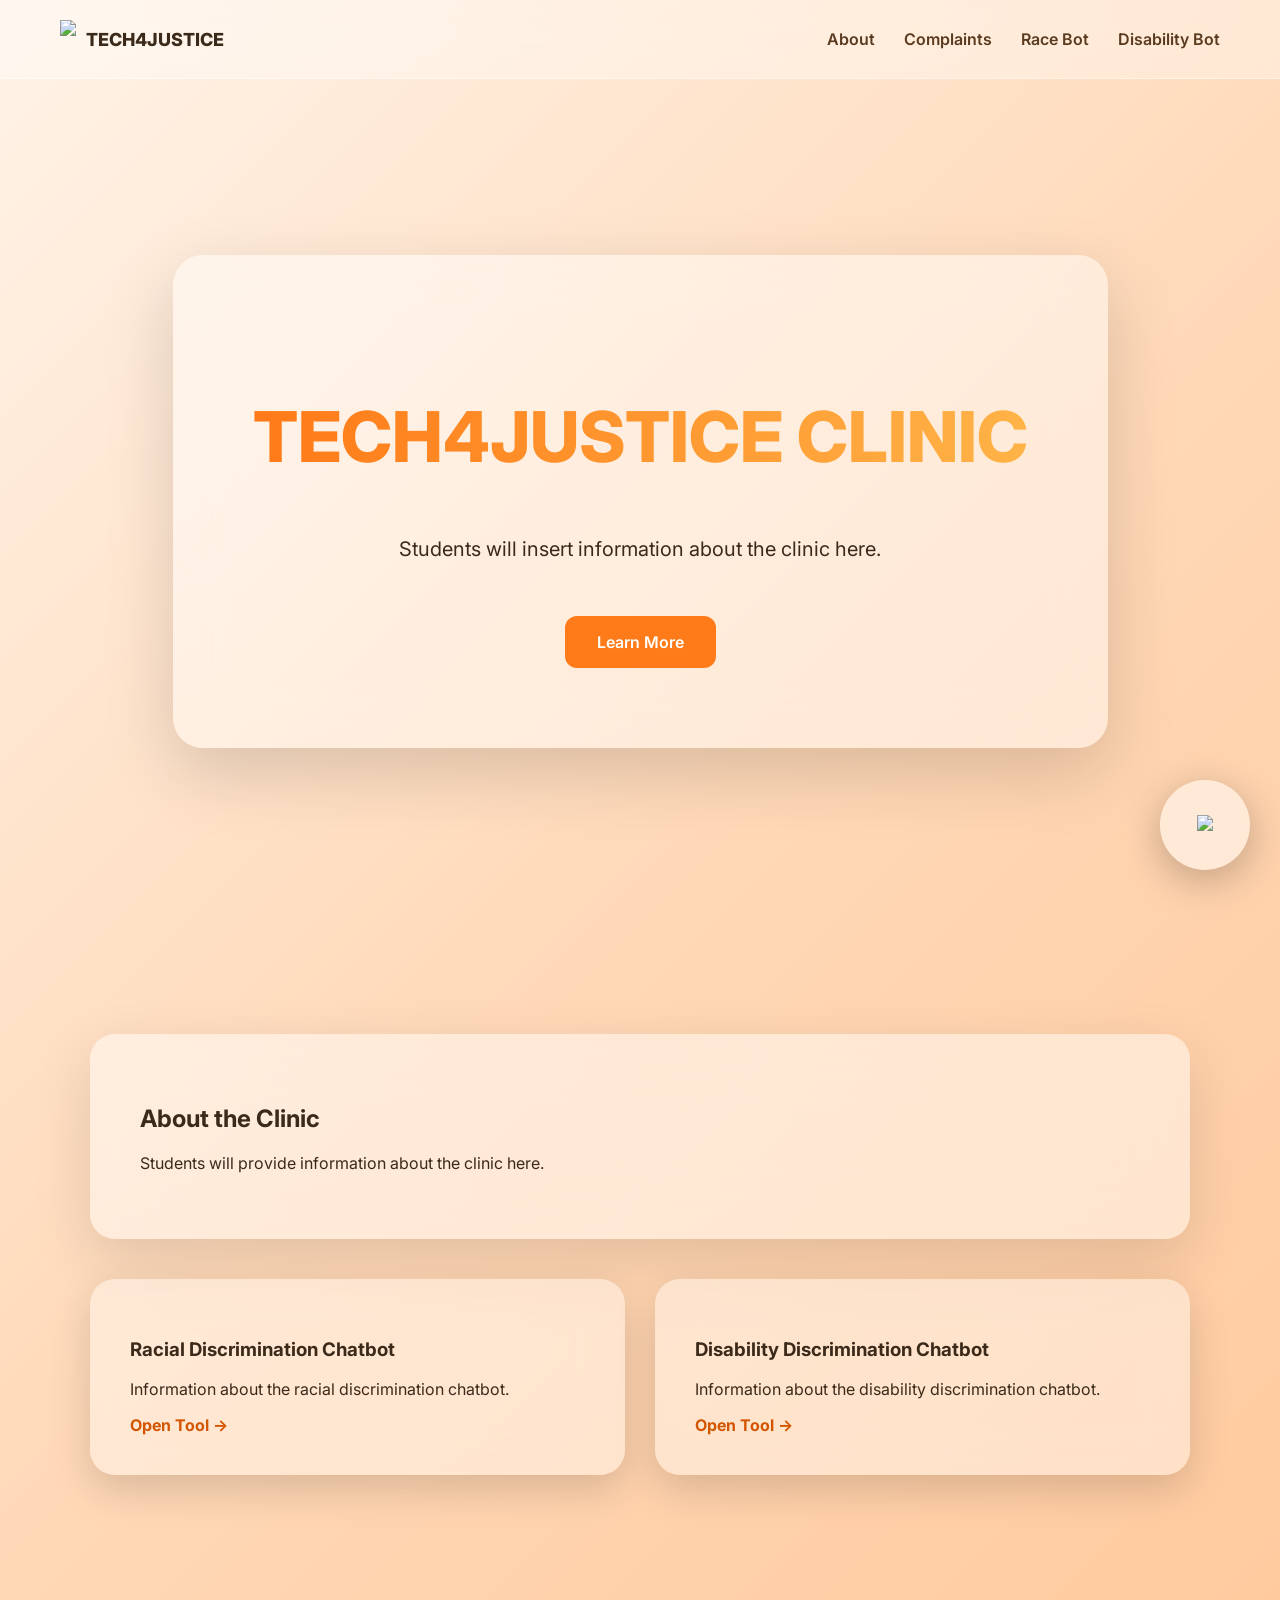
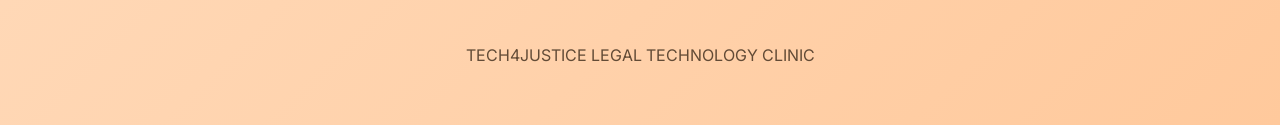
==== index.html @ ed2cc16d "Update index.html" ====
<!DOCTYPE html>
<html>
<head>

<title>TECH4JUSTICE CLINIC</title>
<link rel="stylesheet" href="css/style.css">

<script>
function scrollToAbout(){
document.getElementById("about").scrollIntoView({behavior:"smooth"});
}
</script>

</head>

<body>

<nav>

<div class="logo-area">
<img src="images/t4j-logo.png" class="logo">
<span>TECH4JUSTICE</span>
</div>

<div>
<a href="#about">About</a>
<a href="complaints.html">Complaints</a>
<a href="chatbot-race.html">Race Bot</a>
<a href="chatbot-disability.html">Disability Bot</a>
</div>

</nav>


<section class="hero">

<div class="hero-card">

<h1>TECH4JUSTICE CLINIC</h1>

<p>Students will insert information about the clinic here.</p>

<a class="button" onclick="scrollToAbout()">Learn More</a>

</div>

</section>


<section class="section" id="about">

<div class="section-inner">

<div class="glass">

<h2>About the Clinic</h2>

<p>Students will provide information about the clinic here.</p>

</div>


<div class="card-grid">

<div class="card">

<h3>Racial Discrimination Chatbot</h3>

<p>Information about the racial discrimination chatbot.</p>

<a href="chatbot-race.html">Open Tool →</a>

</div>

<div class="card">

<h3>Disability Discrimination Chatbot</h3>

<p>Information about the disability discrimination chatbot.</p>

<a href="chatbot-disability.html">Open Tool →</a>

</div>

</div>

</div>

</section>


<div id="fab">
<a href="https://www.hearmeout.org.au/" target="_blank">
<img src="images/hearmeout.png">
</a>
</div>

<footer>

TECH4JUSTICE LEGAL TECHNOLOGY CLINIC

</footer>


<script>

const fab = document.getElementById("fab");

let isDragging=false;
let offsetX,offsetY;

fab.addEventListener("mousedown",(e)=>{

isDragging=true;

offsetX=e.clientX-fab.offsetLeft;
offsetY=e.clientY-fab.offsetTop;

});

document.addEventListener("mousemove",(e)=>{

if(!isDragging) return;

fab.style.left=(e.clientX-offsetX)+"px";
fab.style.top=(e.clientY-offsetY)+"px";

fab.style.right="auto";
fab.style.bottom="auto";

});

document.addEventListener("mouseup",()=>{

isDragging=false;

});

</script>

</body>
</html>
---- css/style.css ----
@import url('https://fonts.googleapis.com/css2?family=Inter:wght@400;600;800&display=swap');

body{
margin:0;
font-family:'Inter',sans-serif;
background:linear-gradient(135deg,#fff3e8,#ffd9b8,#ffc99c);
color:#3b2a1a;
}

/* NAVBAR */

nav{
display:flex;
justify-content:space-between;
align-items:center;
padding:20px 60px;
background:rgba(255,255,255,0.35);
backdrop-filter:blur(20px);
border-bottom:1px solid rgba(255,255,255,0.4);
position:sticky;
top:0;
z-index:1000;
}

nav a{
margin-left:25px;
text-decoration:none;
font-weight:600;
color:#5b3b20;
}

nav a:hover{
color:#ff7a18;
}

/* LOGO */

.logo-area{
display:flex;
align-items:center;
gap:10px;
font-weight:800;
font-size:18px;
}

.logo{
height:38px;
}

/* HERO */

.hero{
height:85vh;
display:flex;
align-items:center;
justify-content:center;
text-align:center;
padding:40px;
}

.hero-card{
background:rgba(255,255,255,0.45);
backdrop-filter:blur(25px);
border-radius:30px;
padding:80px;
box-shadow:0 25px 70px rgba(0,0,0,0.15);
max-width:900px;
}

.hero h1{
font-size:70px;
font-weight:800;
background:linear-gradient(90deg,#ff7a18,#ffb347);
-webkit-background-clip:text;
-webkit-text-fill-color:transparent;
}

.hero p{
font-size:20px;
margin-top:20px;
}

.button{
display:inline-block;
margin-top:35px;
padding:16px 32px;
background:#ff7a18;
color:white;
border-radius:12px;
text-decoration:none;
font-weight:600;
}

.button:hover{
background:#e76500;
}

/* SECTIONS */

.section{
padding:110px 20px;
display:flex;
justify-content:center;
}

.section-inner{
max-width:1100px;
width:100%;
}

/* GLASS PANEL */

.glass{
background:rgba(255,255,255,0.45);
backdrop-filter:blur(30px);
border-radius:25px;
padding:50px;
box-shadow:0 20px 60px rgba(0,0,0,0.12);
}

/* CARD GRID */

.card-grid{
margin-top:40px;
display:grid;
grid-template-columns:repeat(auto-fit,minmax(300px,1fr));
gap:30px;
}

.card{
background:rgba(255,255,255,0.4);
backdrop-filter:blur(20px);
border-radius:25px;
padding:40px;
transition:0.35s;
box-shadow:0 15px 40px rgba(0,0,0,0.15);
}

.card:hover{
transform:translateY(-10px);
box-shadow:0 30px 70px rgba(0,0,0,0.2);
}

.card a{
font-weight:700;
text-decoration:none;
color:#d45500;
}

/* BOT SPACE */

.bot-box{
margin-top:30px;
height:420px;
border:2px dashed rgba(0,0,0,0.2);
border-radius:18px;
display:flex;
align-items:center;
justify-content:center;
}

/* QUESTIONS */

.question{
margin-top:15px;
padding:18px;
background:rgba(255,255,255,0.35);
border-radius:12px;
}

/* FAB */

#fab{
position:fixed;
bottom:30px;
right:30px;
width:90px;
height:90px;
border-radius:50%;
background:rgba(255,255,255,0.5);
backdrop-filter:blur(20px);
box-shadow:0 10px 40px rgba(0,0,0,0.25);
display:flex;
justify-content:center;
align-items:center;
cursor:grab;
z-index:9999;
}

#fab img{
width:60px;
}

/* FOOTER */

footer{
text-align:center;
padding:60px;
opacity:0.8;
}
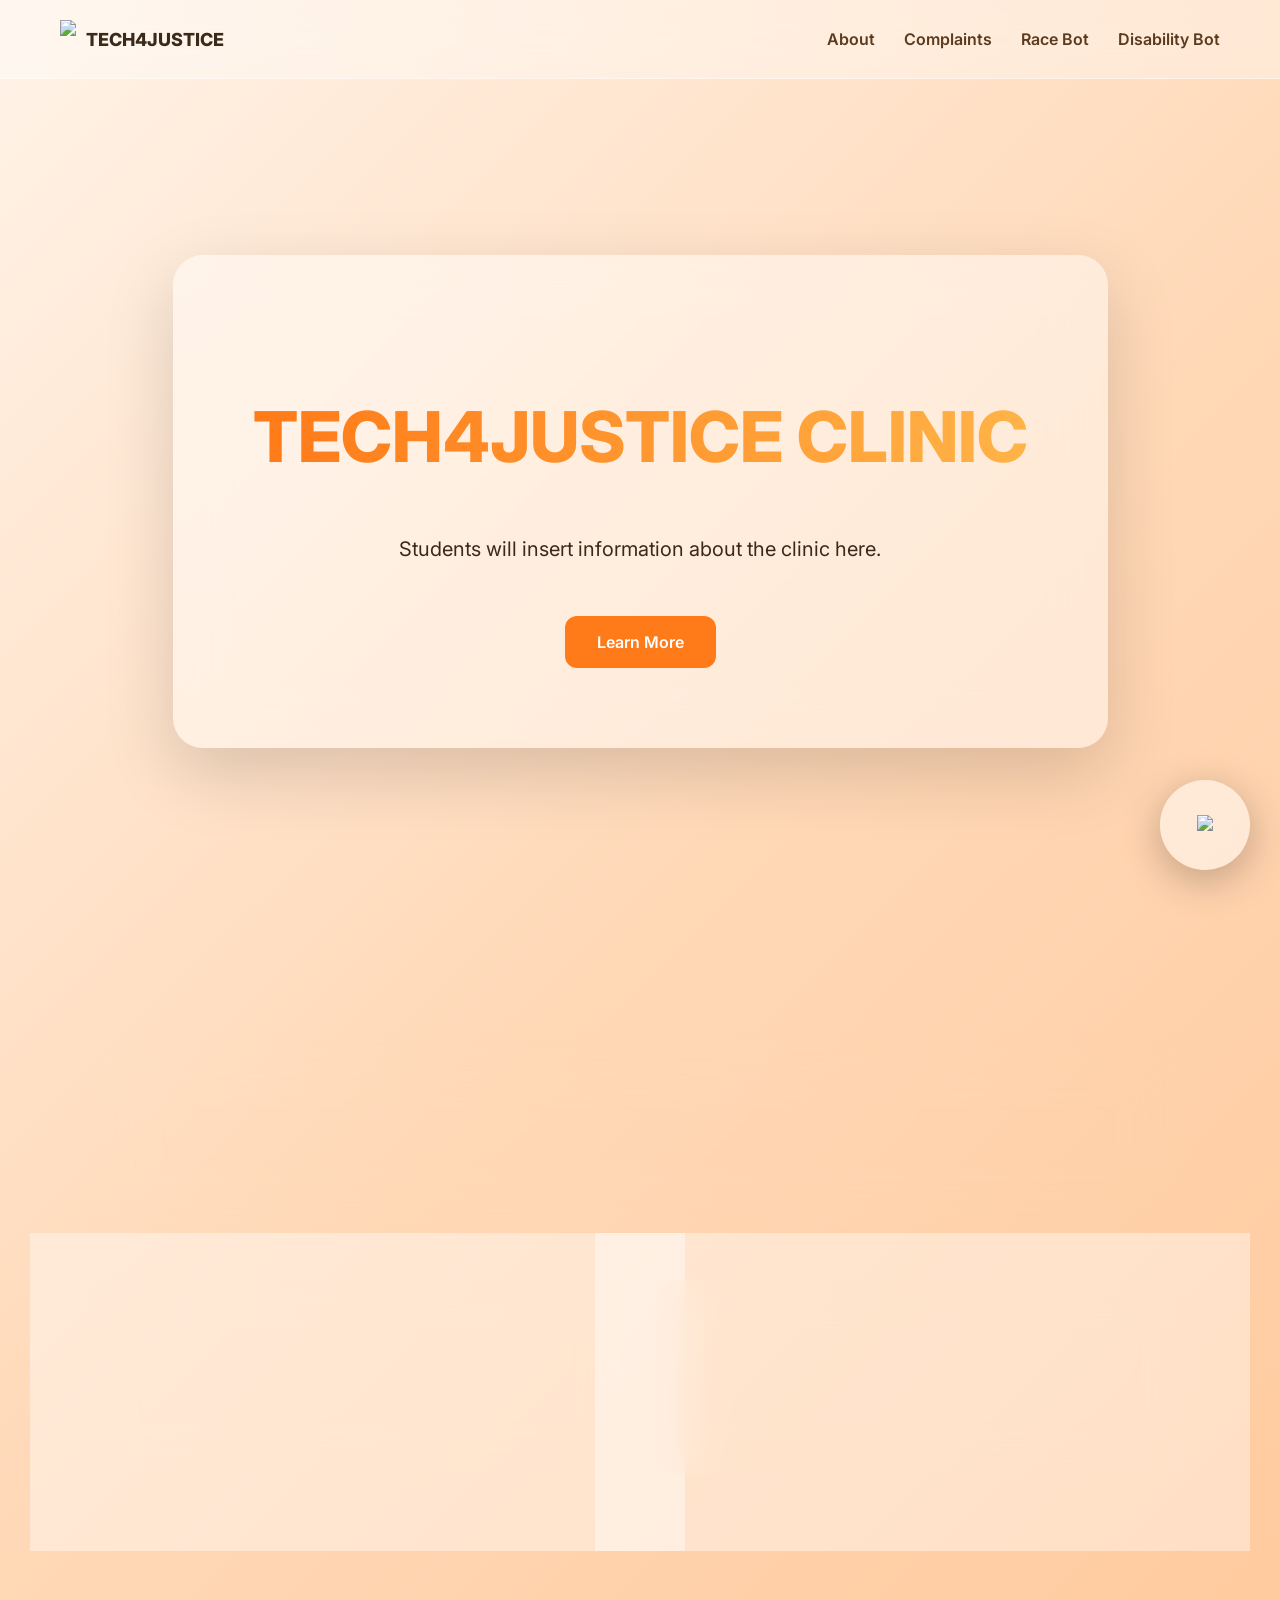
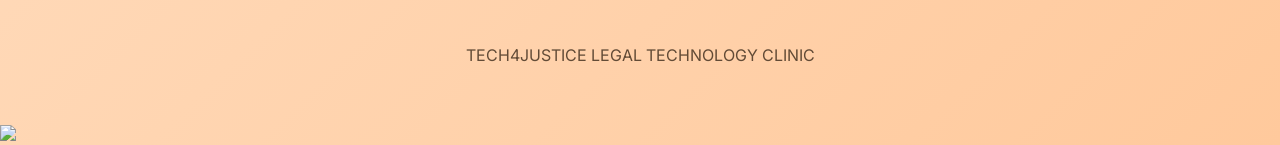
==== commit c7a6a8a3: "Update index.html" ====
--- a/index.html
+++ b/index.html
@@ -140,3 +140,4 @@
 
 </body>
 </html>
+<img src="images/t4j-logo.png" width="200">
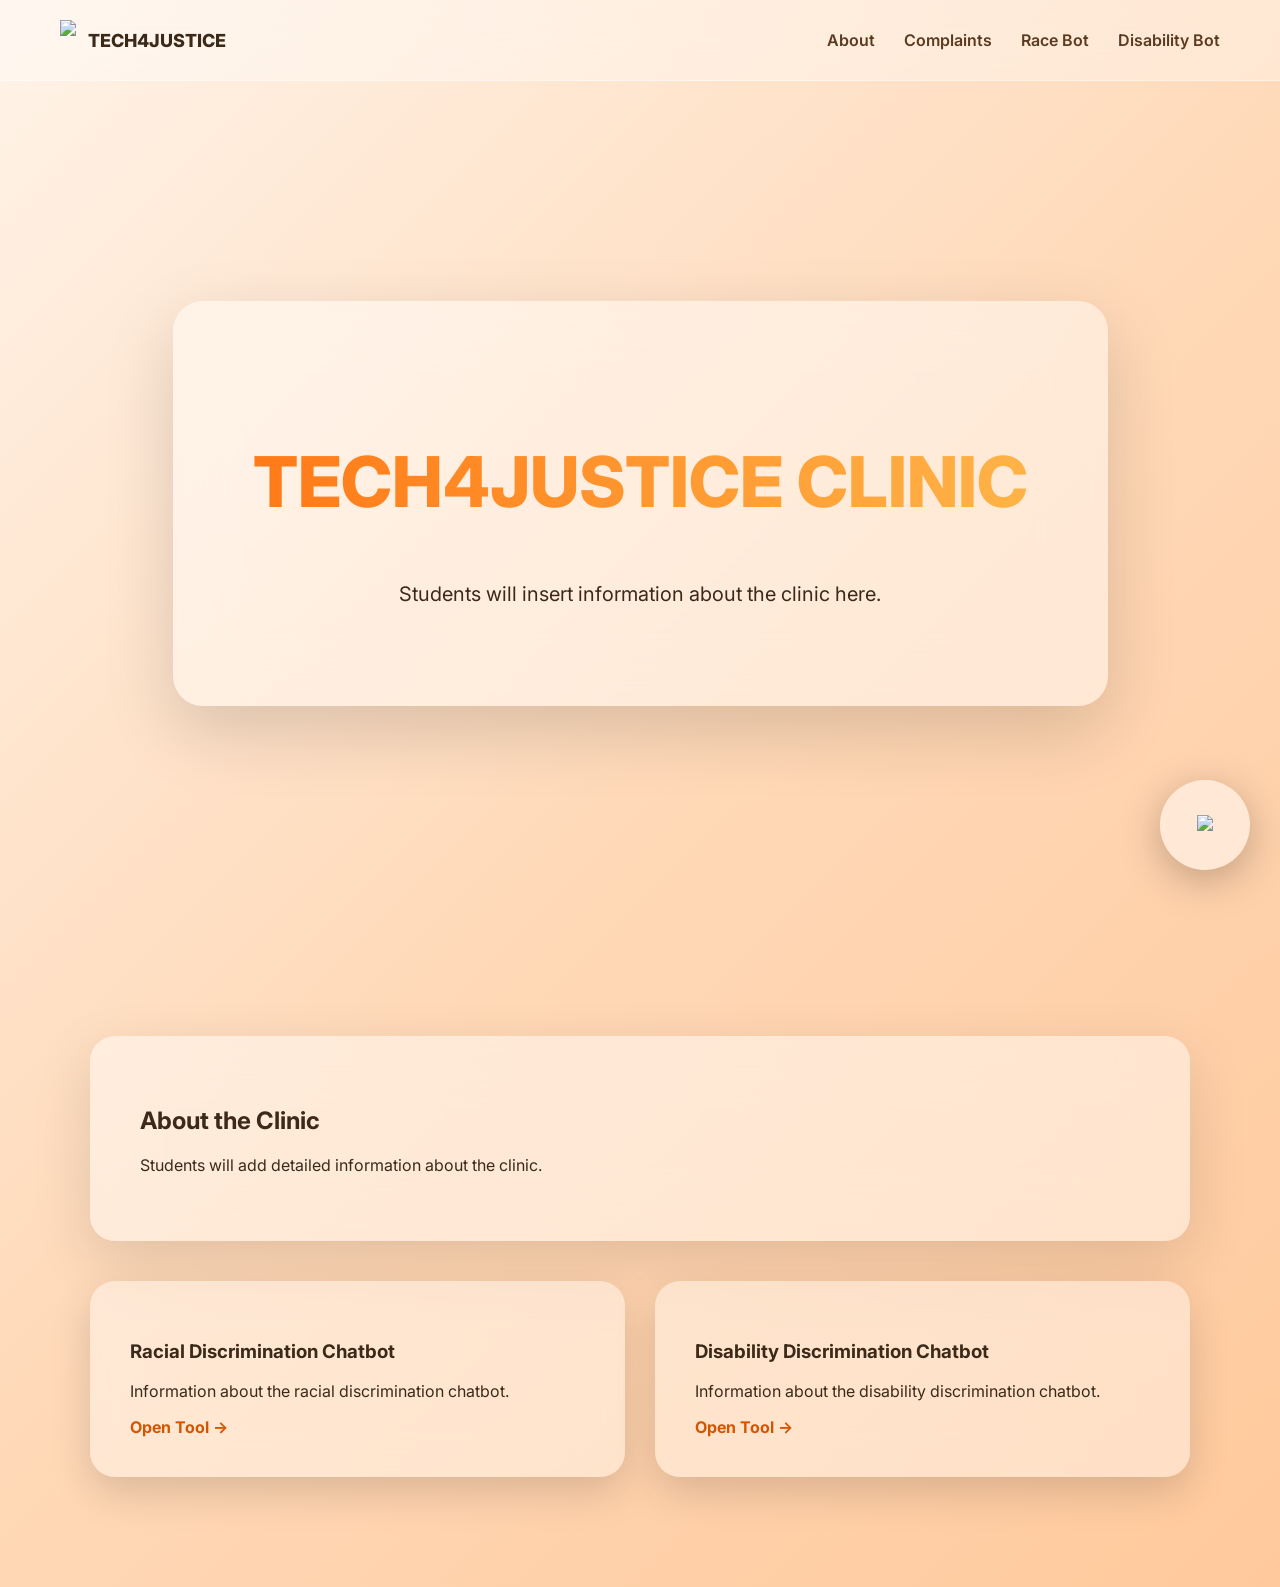
==== commit bb6ed4aa: "Update index.html" ====
--- a/index.html
+++ b/index.html
@@ -1,15 +1,11 @@
 <!DOCTYPE html>
 <html>
+
 <head>
 
 <title>TECH4JUSTICE CLINIC</title>
+
 <link rel="stylesheet" href="css/style.css">
-
-<script>
-function scrollToAbout(){
-document.getElementById("about").scrollIntoView({behavior:"smooth"});
-}
-</script>
 
 </head>
 
@@ -18,15 +14,20 @@
 <nav>
 
 <div class="logo-area">
-<img src="images/t4j-logo.png" class="logo">
+
+<img src="https://raw.githubusercontent.com/CHANGE_THIS_TO_YOUR_GITHUB_USERNAME/tech4justice-clinic/main/assets/t4j-logo.png" class="logo">
+
 <span>TECH4JUSTICE</span>
+
 </div>
 
 <div>
+
 <a href="#about">About</a>
 <a href="complaints.html">Complaints</a>
 <a href="chatbot-race.html">Race Bot</a>
 <a href="chatbot-disability.html">Disability Bot</a>
+
 </div>
 
 </nav>
@@ -39,8 +40,6 @@
 <h1>TECH4JUSTICE CLINIC</h1>
 
 <p>Students will insert information about the clinic here.</p>
-
-<a class="button" onclick="scrollToAbout()">Learn More</a>
 
 </div>
 
@@ -55,7 +54,7 @@
 
 <h2>About the Clinic</h2>
 
-<p>Students will provide information about the clinic here.</p>
+<p>Students will add detailed information about the clinic.</p>
 
 </div>
 
@@ -71,6 +70,7 @@
 <a href="chatbot-race.html">Open Tool →</a>
 
 </div>
+
 
 <div class="card">
 
@@ -90,28 +90,26 @@
 
 
 <div id="fab">
+
 <a href="https://www.hearmeout.org.au/" target="_blank">
-<img src="images/hearmeout.png">
+
+<img src="https://raw.githubusercontent.com/CHANGE_THIS_TO_YOUR_GITHUB_USERNAME/tech4justice-clinic/main/assets/hearmeout.png">
+
 </a>
+
 </div>
-
-<footer>
-
-TECH4JUSTICE LEGAL TECHNOLOGY CLINIC
-
-</footer>
 
 
 <script>
 
-const fab = document.getElementById("fab");
+const fab=document.getElementById("fab");
 
-let isDragging=false;
+let dragging=false;
 let offsetX,offsetY;
 
 fab.addEventListener("mousedown",(e)=>{
 
-isDragging=true;
+dragging=true;
 
 offsetX=e.clientX-fab.offsetLeft;
 offsetY=e.clientY-fab.offsetTop;
@@ -120,7 +118,7 @@
 
 document.addEventListener("mousemove",(e)=>{
 
-if(!isDragging) return;
+if(!dragging) return;
 
 fab.style.left=(e.clientX-offsetX)+"px";
 fab.style.top=(e.clientY-offsetY)+"px";
@@ -132,7 +130,7 @@
 
 document.addEventListener("mouseup",()=>{
 
-isDragging=false;
+dragging=false;
 
 });
 
@@ -140,4 +138,3 @@
 
 </body>
 </html>
-<img src="images/t4j-logo.png" width="200">
--- a/css/style.css
+++ b/css/style.css
@@ -38,13 +38,14 @@
 .logo-area{
 display:flex;
 align-items:center;
-gap:10px;
+gap:12px;
 font-weight:800;
 font-size:18px;
 }
 
 .logo{
-height:38px;
+height:40px;
+width:auto;
 }
 
 /* HERO */
@@ -60,7 +61,7 @@
 
 .hero-card{
 background:rgba(255,255,255,0.45);
-backdrop-filter:blur(25px);
+backdrop-filter:blur(30px);
 border-radius:30px;
 padding:80px;
 box-shadow:0 25px 70px rgba(0,0,0,0.15);
@@ -118,7 +119,7 @@
 box-shadow:0 20px 60px rgba(0,0,0,0.12);
 }
 
-/* CARD GRID */
+/* CARDS */
 
 .card-grid{
 margin-top:40px;
@@ -147,7 +148,7 @@
 color:#d45500;
 }
 
-/* BOT SPACE */
+/* CHATBOT AREA */
 
 .bot-box{
 margin-top:30px;
@@ -159,7 +160,7 @@
 justify-content:center;
 }
 
-/* QUESTIONS */
+/* FAQ */
 
 .question{
 margin-top:15px;
@@ -190,11 +191,3 @@
 #fab img{
 width:60px;
 }
-
-/* FOOTER */
-
-footer{
-text-align:center;
-padding:60px;
-opacity:0.8;
-}
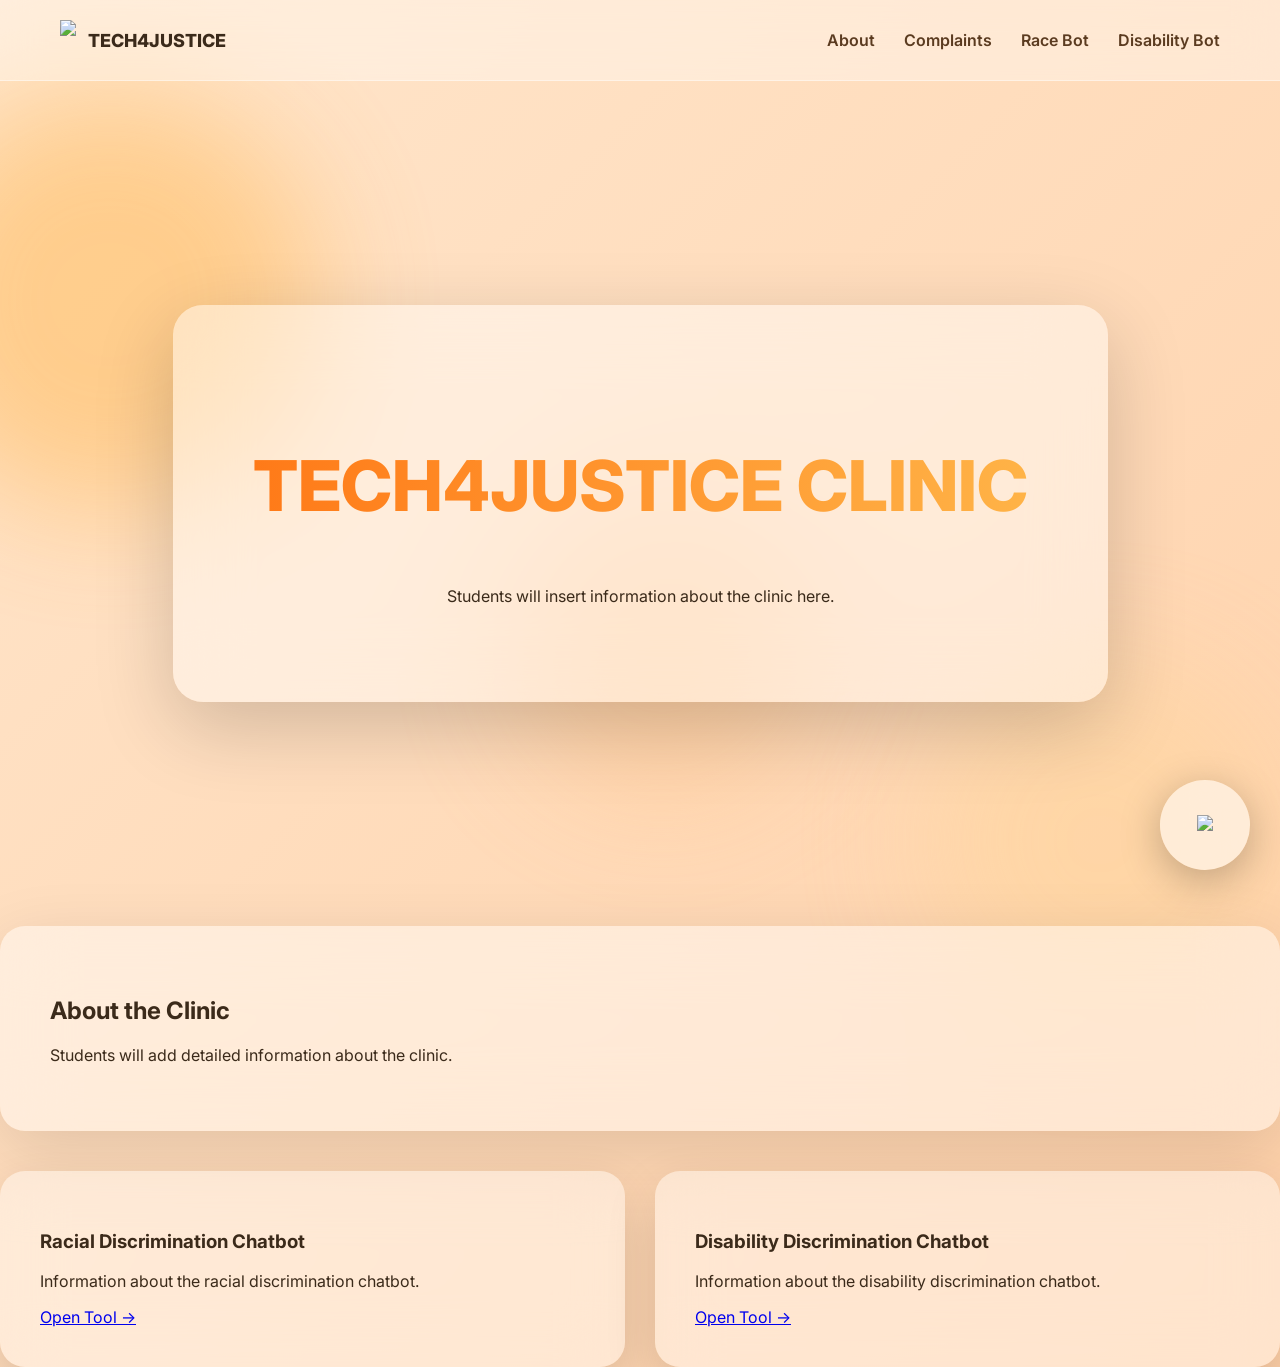
==== commit 576869f0: "Update index.html" ====
--- a/index.html
+++ b/index.html
@@ -10,7 +10,9 @@
 </head>
 
 <body>
-
+<div class="blob blob1"></div>
+<div class="blob blob2"></div>
+<div class="blob blob3"></div>
 <nav>
 
 <div class="logo-area">
--- a/css/style.css
+++ b/css/style.css
@@ -3,8 +3,65 @@
 body{
 margin:0;
 font-family:'Inter',sans-serif;
-background:linear-gradient(135deg,#fff3e8,#ffd9b8,#ffc99c);
 color:#3b2a1a;
+overflow-x:hidden;
+
+/* animated gradient */
+
+background:linear-gradient(-45deg,#fff3e8,#ffd9b8,#ffc99c,#ffe6cc);
+background-size:400% 400%;
+animation:gradientShift 18s ease infinite;
+}
+
+/* gradient animation */
+
+@keyframes gradientShift{
+0%{background-position:0% 50%;}
+50%{background-position:100% 50%;}
+100%{background-position:0% 50%;}
+}
+
+/* floating background blobs */
+
+.blob{
+position:fixed;
+border-radius:50%;
+filter:blur(60px);
+opacity:0.45;
+z-index:-1;
+animation:float 25s infinite ease-in-out;
+}
+
+.blob1{
+width:420px;
+height:420px;
+background:#ffb347;
+top:10%;
+left:-100px;
+}
+
+.blob2{
+width:360px;
+height:360px;
+background:#ffd699;
+bottom:-120px;
+right:0;
+animation-delay:5s;
+}
+
+.blob3{
+width:300px;
+height:300px;
+background:#ffc48a;
+top:55%;
+left:40%;
+animation-delay:10s;
+}
+
+@keyframes float{
+0%{transform:translateY(0px);}
+50%{transform:translateY(-40px);}
+100%{transform:translateY(0px);}
 }
 
 /* NAVBAR */
@@ -45,7 +102,6 @@
 
 .logo{
 height:40px;
-width:auto;
 }
 
 /* HERO */
@@ -61,10 +117,10 @@
 
 .hero-card{
 background:rgba(255,255,255,0.45);
-backdrop-filter:blur(30px);
+backdrop-filter:blur(35px);
 border-radius:30px;
 padding:80px;
-box-shadow:0 25px 70px rgba(0,0,0,0.15);
+box-shadow:0 25px 80px rgba(0,0,0,0.18);
 max-width:900px;
 }
 
@@ -76,47 +132,14 @@
 -webkit-text-fill-color:transparent;
 }
 
-.hero p{
-font-size:20px;
-margin-top:20px;
-}
-
-.button{
-display:inline-block;
-margin-top:35px;
-padding:16px 32px;
-background:#ff7a18;
-color:white;
-border-radius:12px;
-text-decoration:none;
-font-weight:600;
-}
-
-.button:hover{
-background:#e76500;
-}
-
-/* SECTIONS */
-
-.section{
-padding:110px 20px;
-display:flex;
-justify-content:center;
-}
-
-.section-inner{
-max-width:1100px;
-width:100%;
-}
-
-/* GLASS PANEL */
+/* GLASS PANELS */
 
 .glass{
 background:rgba(255,255,255,0.45);
-backdrop-filter:blur(30px);
+backdrop-filter:blur(35px);
 border-radius:25px;
 padding:50px;
-box-shadow:0 20px 60px rgba(0,0,0,0.12);
+box-shadow:0 20px 70px rgba(0,0,0,0.12);
 }
 
 /* CARDS */
@@ -129,26 +152,43 @@
 }
 
 .card{
-background:rgba(255,255,255,0.4);
-backdrop-filter:blur(20px);
+background:rgba(255,255,255,0.42);
+backdrop-filter:blur(30px);
 border-radius:25px;
 padding:40px;
 transition:0.35s;
-box-shadow:0 15px 40px rgba(0,0,0,0.15);
+box-shadow:0 20px 50px rgba(0,0,0,0.15);
+position:relative;
 }
 
 .card:hover{
-transform:translateY(-10px);
-box-shadow:0 30px 70px rgba(0,0,0,0.2);
-}
-
-.card a{
-font-weight:700;
-text-decoration:none;
-color:#d45500;
-}
-
-/* CHATBOT AREA */
+transform:translateY(-10px) scale(1.02);
+box-shadow:0 30px 80px rgba(0,0,0,0.25);
+}
+
+/* glow edge */
+
+.card::after{
+content:'';
+position:absolute;
+inset:0;
+border-radius:25px;
+padding:1px;
+background:linear-gradient(120deg,#ffb347,#ff7a18);
+-webkit-mask:
+linear-gradient(#fff 0 0) content-box,
+linear-gradient(#fff 0 0);
+-webkit-mask-composite:xor;
+mask-composite:exclude;
+opacity:0;
+transition:0.4s;
+}
+
+.card:hover::after{
+opacity:1;
+}
+
+/* chatbot box */
 
 .bot-box{
 margin-top:30px;
@@ -178,7 +218,7 @@
 width:90px;
 height:90px;
 border-radius:50%;
-background:rgba(255,255,255,0.5);
+background:rgba(255,255,255,0.55);
 backdrop-filter:blur(20px);
 box-shadow:0 10px 40px rgba(0,0,0,0.25);
 display:flex;
@@ -186,6 +226,11 @@
 align-items:center;
 cursor:grab;
 z-index:9999;
+transition:0.25s;
+}
+
+#fab:hover{
+transform:scale(1.1);
 }
 
 #fab img{
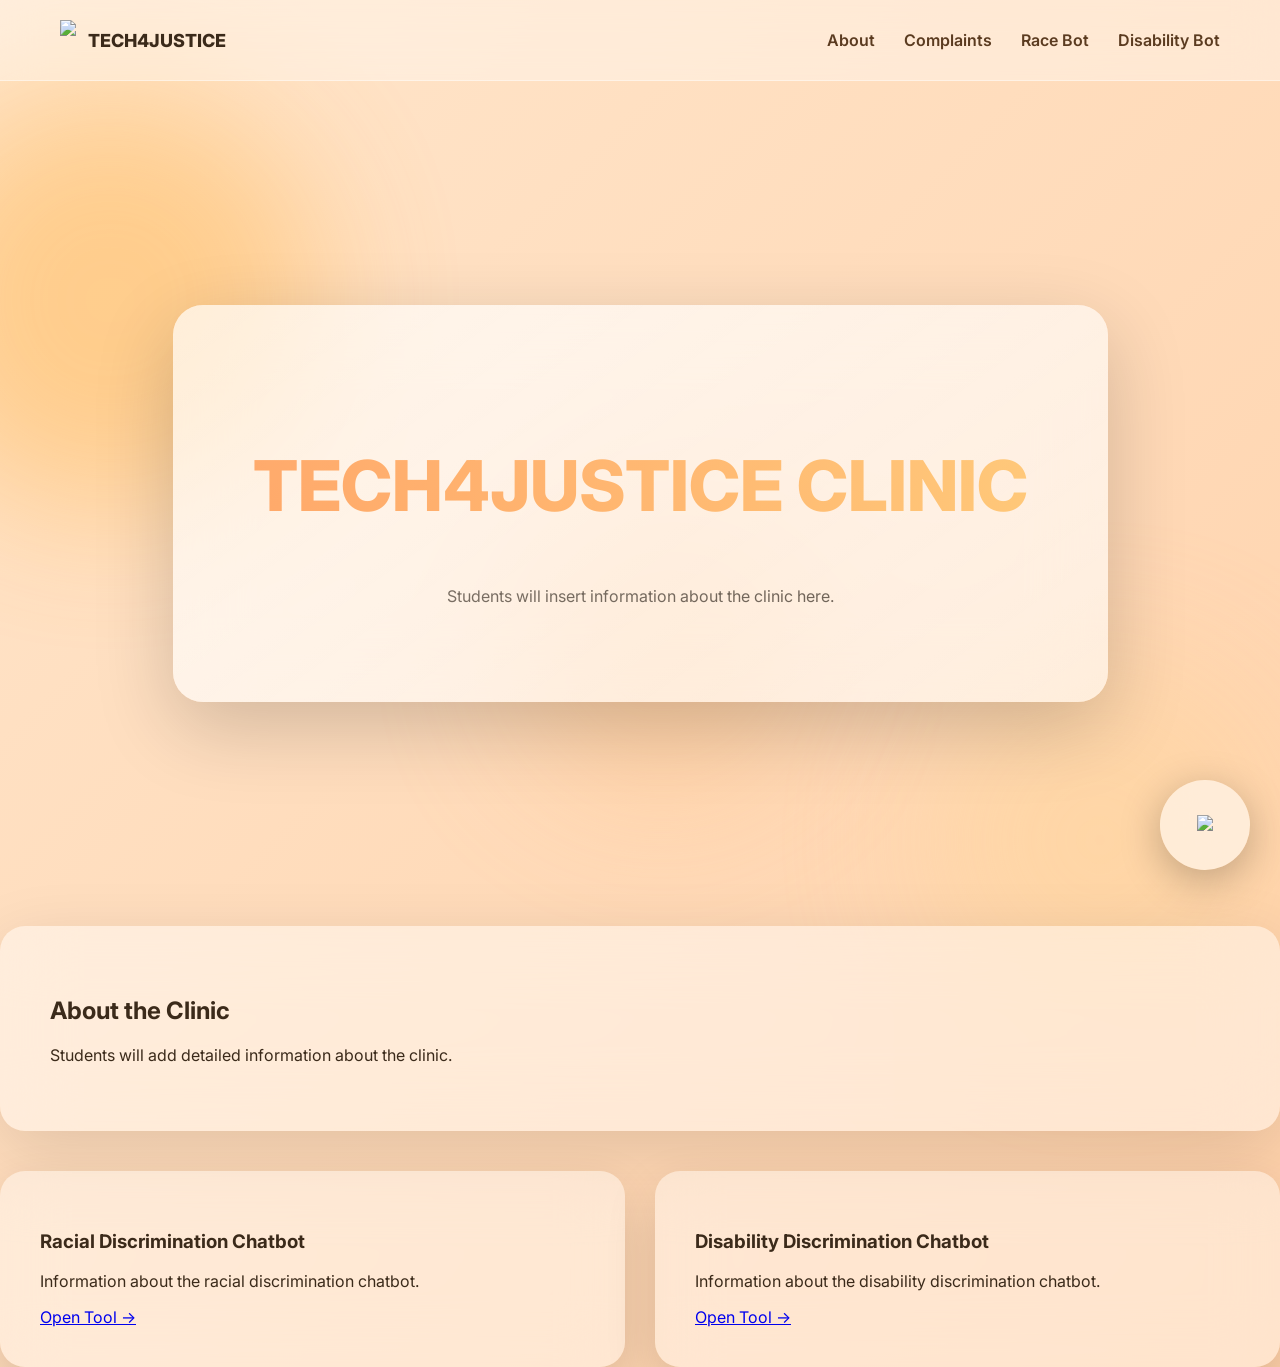
==== commit 7538d3ad: "Update index.html" ====
--- a/index.html
+++ b/index.html
@@ -10,6 +10,7 @@
 </head>
 
 <body>
+  
 <div class="blob blob1"></div>
 <div class="blob blob2"></div>
 <div class="blob blob3"></div>
--- a/css/style.css
+++ b/css/style.css
@@ -6,14 +6,14 @@
 color:#3b2a1a;
 overflow-x:hidden;
 
-/* animated gradient */
-
 background:linear-gradient(-45deg,#fff3e8,#ffd9b8,#ffc99c,#ffe6cc);
 background-size:400% 400%;
 animation:gradientShift 18s ease infinite;
-}
-
-/* gradient animation */
+
+scroll-behavior:smooth;
+}
+
+/* GRADIENT ANIMATION */
 
 @keyframes gradientShift{
 0%{background-position:0% 50%;}
@@ -21,12 +21,12 @@
 100%{background-position:0% 50%;}
 }
 
-/* floating background blobs */
+/* FLOATING BLOBS */
 
 .blob{
 position:fixed;
 border-radius:50%;
-filter:blur(60px);
+filter:blur(70px);
 opacity:0.45;
 z-index:-1;
 animation:float 25s infinite ease-in-out;
@@ -84,10 +84,12 @@
 text-decoration:none;
 font-weight:600;
 color:#5b3b20;
+transition:0.25s;
 }
 
 nav a:hover{
 color:#ff7a18;
+transform:translateY(-2px);
 }
 
 /* LOGO */
@@ -122,7 +124,30 @@
 padding:80px;
 box-shadow:0 25px 80px rgba(0,0,0,0.18);
 max-width:900px;
-}
+position:relative;
+overflow:hidden;
+}
+
+/* glass shine */
+
+.hero-card::before{
+content:'';
+position:absolute;
+top:-200%;
+left:-200%;
+width:400%;
+height:400%;
+background:linear-gradient(120deg,transparent,rgba(255,255,255,0.4),transparent);
+transform:rotate(25deg);
+transition:1.2s;
+}
+
+.hero-card:hover::before{
+top:-100%;
+left:-100%;
+}
+
+/* HERO TEXT */
 
 .hero h1{
 font-size:70px;
@@ -142,7 +167,7 @@
 box-shadow:0 20px 70px rgba(0,0,0,0.12);
 }
 
-/* CARDS */
+/* CARD GRID */
 
 .card-grid{
 margin-top:40px;
@@ -166,7 +191,7 @@
 box-shadow:0 30px 80px rgba(0,0,0,0.25);
 }
 
-/* glow edge */
+/* glowing card border */
 
 .card::after{
 content:'';
@@ -188,7 +213,27 @@
 opacity:1;
 }
 
-/* chatbot box */
+/* BUTTONS */
+
+.button{
+display:inline-block;
+margin-top:35px;
+padding:16px 32px;
+background:#ff7a18;
+color:white;
+border-radius:12px;
+text-decoration:none;
+font-weight:600;
+transition:0.25s;
+}
+
+.button:hover{
+transform:translateY(-3px);
+box-shadow:0 15px 30px rgba(0,0,0,0.2);
+background:#e76500;
+}
+
+/* CHATBOT */
 
 .bot-box{
 margin-top:30px;
@@ -200,13 +245,35 @@
 justify-content:center;
 }
 
-/* FAQ */
-
-.question{
-margin-top:15px;
+/* FAQ ACCORDION */
+
+.faq{
+margin-top:30px;
+}
+
+.faq-item{
+background:rgba(255,255,255,0.35);
+border-radius:14px;
+margin-bottom:12px;
+overflow:hidden;
+}
+
+.faq-question{
 padding:18px;
-background:rgba(255,255,255,0.35);
-border-radius:12px;
+font-weight:600;
+cursor:pointer;
+}
+
+.faq-answer{
+max-height:0;
+overflow:hidden;
+padding:0 18px;
+transition:0.3s;
+}
+
+.faq-item.active .faq-answer{
+max-height:200px;
+padding:18px;
 }
 
 /* FAB */
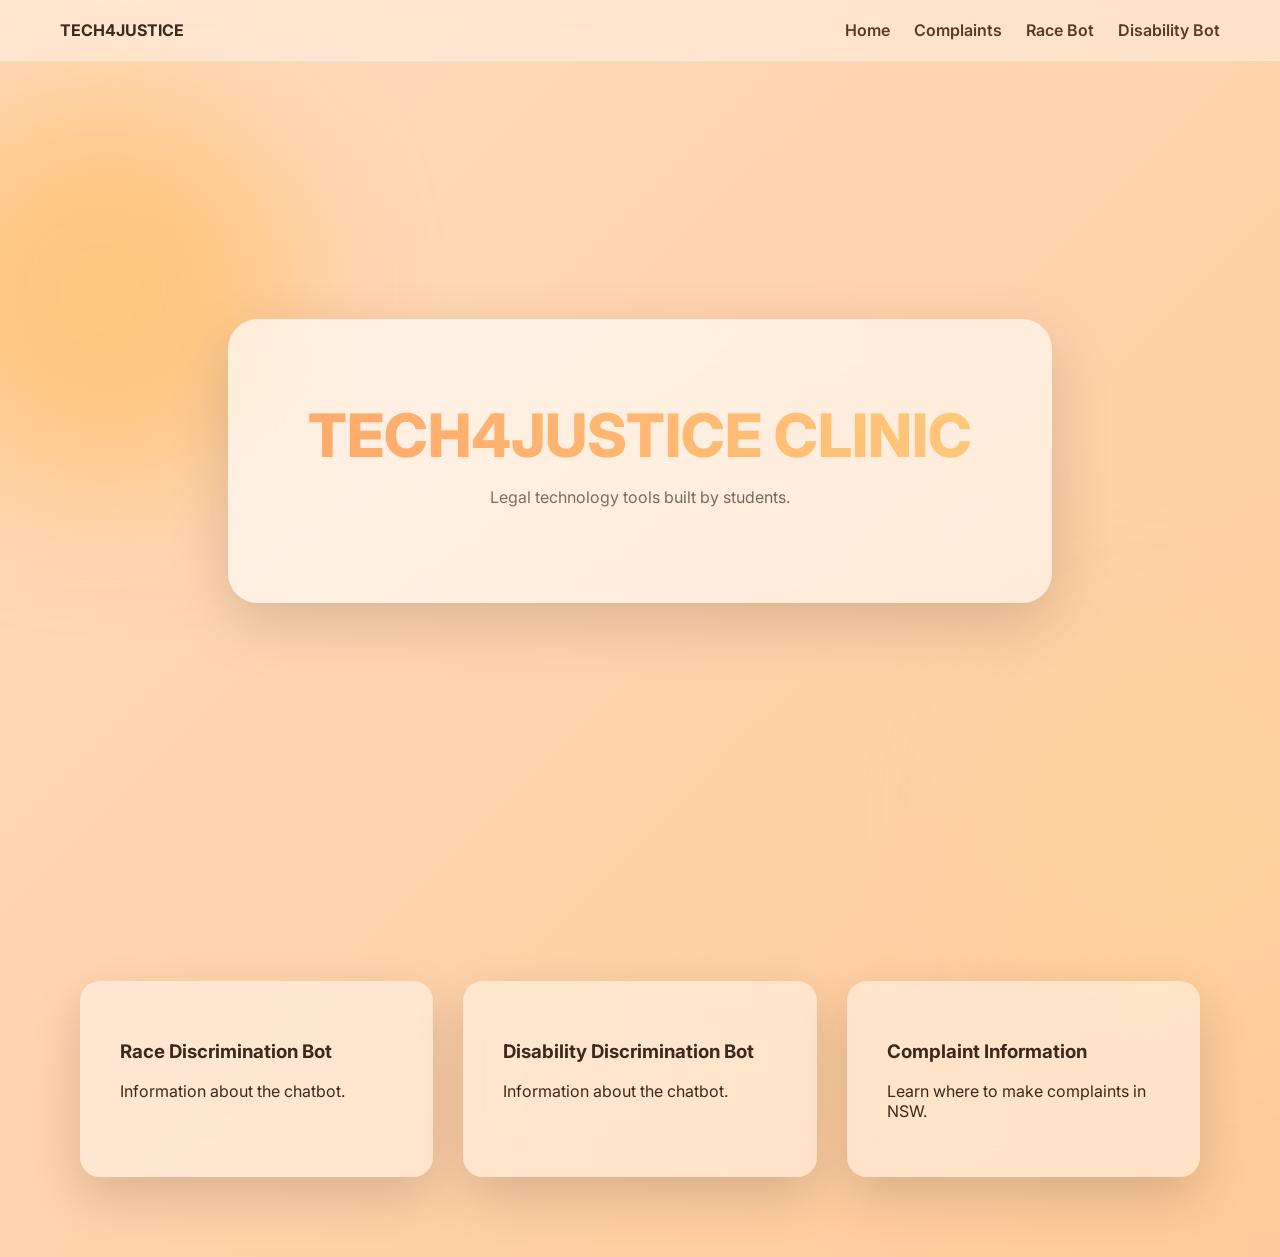
==== commit 29a3856f: "Update index.html" ====
--- a/index.html
+++ b/index.html
@@ -7,26 +7,142 @@
 
 <link rel="stylesheet" href="css/style.css">
 
+<style>
+
+/* Animated Gradient Background */
+
+body{
+margin:0;
+font-family:Inter, sans-serif;
+
+background:linear-gradient(-45deg,#ffe5cc,#ffd1a6,#ffc48a,#ffdcbf);
+background-size:400% 400%;
+animation:gradientMove 12s ease infinite;
+}
+
+/* Gradient animation */
+
+@keyframes gradientMove{
+0%{background-position:0% 50%;}
+50%{background-position:100% 50%;}
+100%{background-position:0% 50%;}
+}
+
+/* floating blobs */
+
+.blob{
+position:fixed;
+border-radius:50%;
+filter:blur(70px);
+opacity:0.5;
+z-index:-1;
+animation:float 20s infinite ease-in-out;
+}
+
+.blob1{
+width:400px;
+height:400px;
+background:#ffb347;
+top:10%;
+left:-100px;
+}
+
+.blob2{
+width:350px;
+height:350px;
+background:#ffd699;
+bottom:-100px;
+right:-80px;
+animation-delay:6s;
+}
+
+@keyframes float{
+0%{transform:translateY(0)}
+50%{transform:translateY(-50px)}
+100%{transform:translateY(0)}
+}
+
+/* NAVBAR */
+
+nav{
+display:flex;
+justify-content:space-between;
+align-items:center;
+padding:20px 60px;
+background:rgba(255,255,255,0.35);
+backdrop-filter:blur(20px);
+}
+
+nav a{
+margin-left:20px;
+text-decoration:none;
+font-weight:600;
+color:#5a3b20;
+}
+
+/* HERO */
+
+.hero{
+height:80vh;
+display:flex;
+justify-content:center;
+align-items:center;
+text-align:center;
+}
+
+.hero-card{
+background:rgba(255,255,255,0.45);
+backdrop-filter:blur(30px);
+border-radius:30px;
+padding:80px;
+box-shadow:0 20px 60px rgba(0,0,0,0.15);
+}
+
+.hero h1{
+font-size:60px;
+margin:0;
+}
+
+/* cards */
+
+.card-grid{
+display:grid;
+grid-template-columns:repeat(auto-fit,minmax(260px,1fr));
+gap:30px;
+padding:80px;
+}
+
+.card{
+background:rgba(255,255,255,0.45);
+backdrop-filter:blur(25px);
+padding:40px;
+border-radius:20px;
+transition:0.3s;
+}
+
+.card:hover{
+transform:translateY(-8px);
+box-shadow:0 20px 50px rgba(0,0,0,0.2);
+}
+
+</style>
+
 </head>
 
 <body>
-  
+
+<!-- floating shapes -->
+
 <div class="blob blob1"></div>
 <div class="blob blob2"></div>
-<div class="blob blob3"></div>
+
 <nav>
 
-<div class="logo-area">
-
-<img src="https://raw.githubusercontent.com/CHANGE_THIS_TO_YOUR_GITHUB_USERNAME/tech4justice-clinic/main/assets/t4j-logo.png" class="logo">
-
-<span>TECH4JUSTICE</span>
-
-</div>
+<div><strong>TECH4JUSTICE</strong></div>
 
 <div>
 
-<a href="#about">About</a>
+<a href="#">Home</a>
 <a href="complaints.html">Complaints</a>
 <a href="chatbot-race.html">Race Bot</a>
 <a href="chatbot-disability.html">Disability Bot</a>
@@ -42,102 +158,41 @@
 
 <h1>TECH4JUSTICE CLINIC</h1>
 
-<p>Students will insert information about the clinic here.</p>
+<p>Legal technology tools built by students.</p>
 
 </div>
 
 </section>
 
 
-<section class="section" id="about">
+<section class="card-grid">
 
-<div class="section-inner">
+<div class="card">
 
-<div class="glass">
+<h3>Race Discrimination Bot</h3>
 
-<h2>About the Clinic</h2>
-
-<p>Students will add detailed information about the clinic.</p>
+<p>Information about the chatbot.</p>
 
 </div>
 
+<div class="card">
 
-<div class="card-grid">
+<h3>Disability Discrimination Bot</h3>
+
+<p>Information about the chatbot.</p>
+
+</div>
 
 <div class="card">
 
-<h3>Racial Discrimination Chatbot</h3>
+<h3>Complaint Information</h3>
 
-<p>Information about the racial discrimination chatbot.</p>
-
-<a href="chatbot-race.html">Open Tool →</a>
-
-</div>
-
-
-<div class="card">
-
-<h3>Disability Discrimination Chatbot</h3>
-
-<p>Information about the disability discrimination chatbot.</p>
-
-<a href="chatbot-disability.html">Open Tool →</a>
-
-</div>
-
-</div>
+<p>Learn where to make complaints in NSW.</p>
 
 </div>
 
 </section>
 
+</body>
 
-<div id="fab">
-
-<a href="https://www.hearmeout.org.au/" target="_blank">
-
-<img src="https://raw.githubusercontent.com/CHANGE_THIS_TO_YOUR_GITHUB_USERNAME/tech4justice-clinic/main/assets/hearmeout.png">
-
-</a>
-
-</div>
-
-
-<script>
-
-const fab=document.getElementById("fab");
-
-let dragging=false;
-let offsetX,offsetY;
-
-fab.addEventListener("mousedown",(e)=>{
-
-dragging=true;
-
-offsetX=e.clientX-fab.offsetLeft;
-offsetY=e.clientY-fab.offsetTop;
-
-});
-
-document.addEventListener("mousemove",(e)=>{
-
-if(!dragging) return;
-
-fab.style.left=(e.clientX-offsetX)+"px";
-fab.style.top=(e.clientY-offsetY)+"px";
-
-fab.style.right="auto";
-fab.style.bottom="auto";
-
-});
-
-document.addEventListener("mouseup",()=>{
-
-dragging=false;
-
-});
-
-</script>
-
-</body>
 </html>
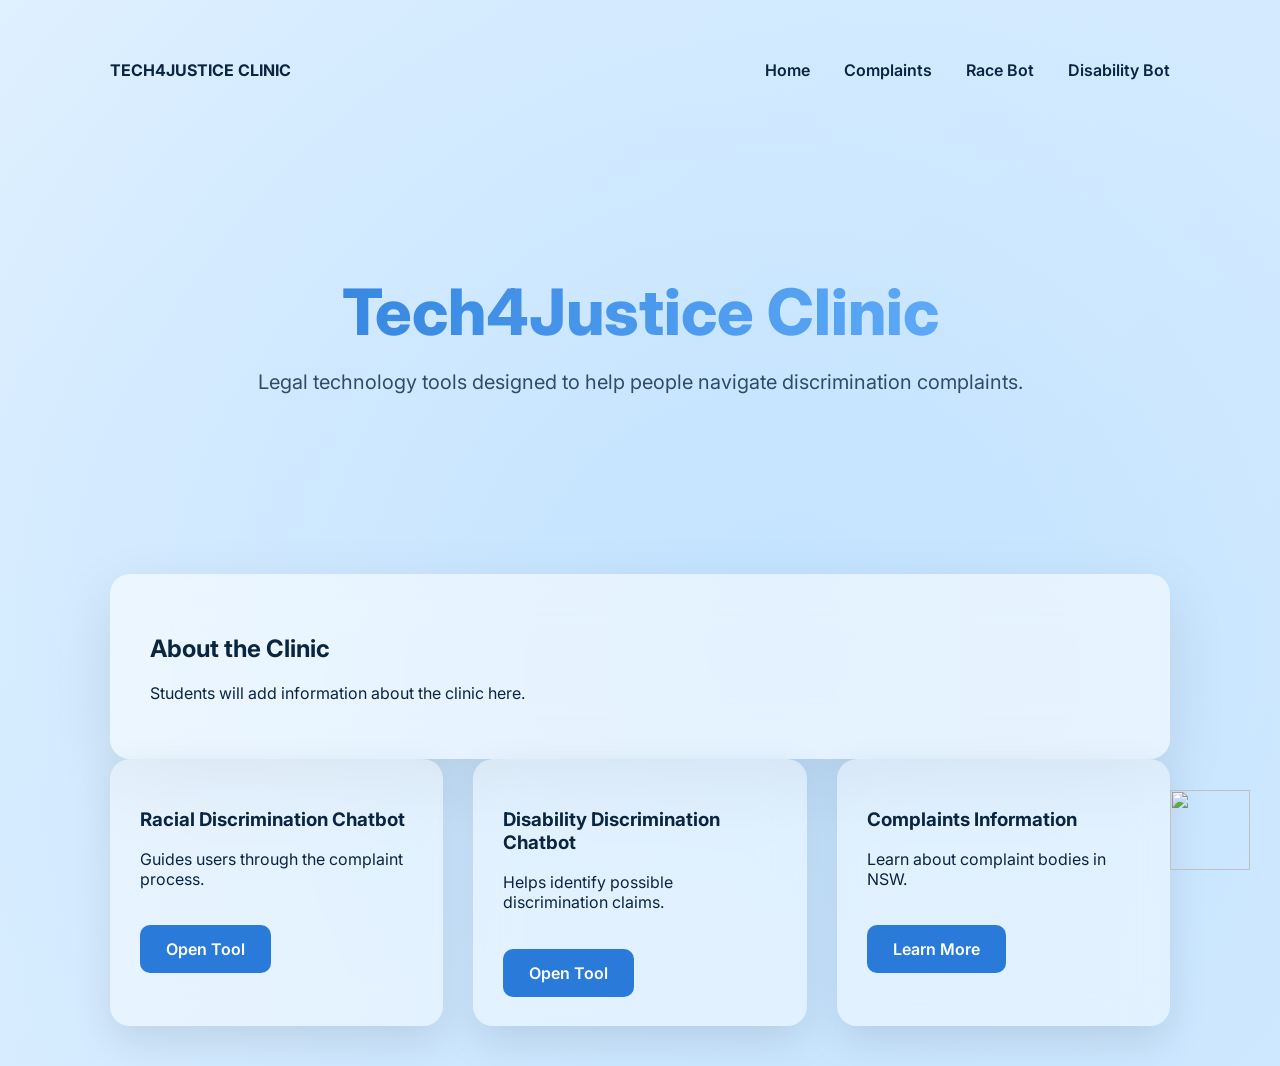
==== commit 50b85d1c: "Update index.html" ====
--- a/index.html
+++ b/index.html
@@ -3,146 +3,23 @@
 
 <head>
 
-<title>TECH4JUSTICE CLINIC</title>
+<title>Tech4Justice Clinic</title>
 
 <link rel="stylesheet" href="css/style.css">
-
-<style>
-
-/* Animated Gradient Background */
-
-body{
-margin:0;
-font-family:Inter, sans-serif;
-
-background:linear-gradient(-45deg,#ffe5cc,#ffd1a6,#ffc48a,#ffdcbf);
-background-size:400% 400%;
-animation:gradientMove 12s ease infinite;
-}
-
-/* Gradient animation */
-
-@keyframes gradientMove{
-0%{background-position:0% 50%;}
-50%{background-position:100% 50%;}
-100%{background-position:0% 50%;}
-}
-
-/* floating blobs */
-
-.blob{
-position:fixed;
-border-radius:50%;
-filter:blur(70px);
-opacity:0.5;
-z-index:-1;
-animation:float 20s infinite ease-in-out;
-}
-
-.blob1{
-width:400px;
-height:400px;
-background:#ffb347;
-top:10%;
-left:-100px;
-}
-
-.blob2{
-width:350px;
-height:350px;
-background:#ffd699;
-bottom:-100px;
-right:-80px;
-animation-delay:6s;
-}
-
-@keyframes float{
-0%{transform:translateY(0)}
-50%{transform:translateY(-50px)}
-100%{transform:translateY(0)}
-}
-
-/* NAVBAR */
-
-nav{
-display:flex;
-justify-content:space-between;
-align-items:center;
-padding:20px 60px;
-background:rgba(255,255,255,0.35);
-backdrop-filter:blur(20px);
-}
-
-nav a{
-margin-left:20px;
-text-decoration:none;
-font-weight:600;
-color:#5a3b20;
-}
-
-/* HERO */
-
-.hero{
-height:80vh;
-display:flex;
-justify-content:center;
-align-items:center;
-text-align:center;
-}
-
-.hero-card{
-background:rgba(255,255,255,0.45);
-backdrop-filter:blur(30px);
-border-radius:30px;
-padding:80px;
-box-shadow:0 20px 60px rgba(0,0,0,0.15);
-}
-
-.hero h1{
-font-size:60px;
-margin:0;
-}
-
-/* cards */
-
-.card-grid{
-display:grid;
-grid-template-columns:repeat(auto-fit,minmax(260px,1fr));
-gap:30px;
-padding:80px;
-}
-
-.card{
-background:rgba(255,255,255,0.45);
-backdrop-filter:blur(25px);
-padding:40px;
-border-radius:20px;
-transition:0.3s;
-}
-
-.card:hover{
-transform:translateY(-8px);
-box-shadow:0 20px 50px rgba(0,0,0,0.2);
-}
-
-</style>
 
 </head>
 
 <body>
 
-<!-- floating shapes -->
-
-<div class="blob blob1"></div>
-<div class="blob blob2"></div>
+<div class="container">
 
 <nav>
 
-<div><strong>TECH4JUSTICE</strong></div>
+<div><strong>TECH4JUSTICE CLINIC</strong></div>
 
 <div>
 
-<a href="#">Home</a>
+<a href="index.html">Home</a>
 <a href="complaints.html">Complaints</a>
 <a href="chatbot-race.html">Race Bot</a>
 <a href="chatbot-disability.html">Disability Bot</a>
@@ -151,47 +28,103 @@
 
 </nav>
 
-
 <section class="hero">
 
-<div class="hero-card">
+<h1>Tech4Justice Clinic</h1>
 
-<h1>TECH4JUSTICE CLINIC</h1>
+<p>Legal technology tools designed to help people navigate discrimination complaints.</p>
 
-<p>Legal technology tools built by students.</p>
+</section>
+
+<div class="glass reveal">
+
+<h2>About the Clinic</h2>
+
+<p>Students will add information about the clinic here.</p>
 
 </div>
 
-</section>
+<div class="grid">
 
+<div class="card reveal">
 
-<section class="card-grid">
+<h3>Racial Discrimination Chatbot</h3>
 
-<div class="card">
+<p>Guides users through the complaint process.</p>
 
-<h3>Race Discrimination Bot</h3>
-
-<p>Information about the chatbot.</p>
+<a href="chatbot-race.html" class="button">Open Tool</a>
 
 </div>
 
-<div class="card">
+<div class="card reveal">
 
-<h3>Disability Discrimination Bot</h3>
+<h3>Disability Discrimination Chatbot</h3>
 
-<p>Information about the chatbot.</p>
+<p>Helps identify possible discrimination claims.</p>
+
+<a href="chatbot-disability.html" class="button">Open Tool</a>
 
 </div>
 
-<div class="card">
+<div class="card reveal">
 
-<h3>Complaint Information</h3>
+<h3>Complaints Information</h3>
 
-<p>Learn where to make complaints in NSW.</p>
+<p>Learn about complaint bodies in NSW.</p>
+
+<a href="complaints.html" class="button">Learn More</a>
 
 </div>
 
-</section>
+</div>
+
+</div>
+
+<!-- FAB -->
+
+<div id="fab">
+
+<a href="https://www.hearmeout.org.au/" target="_blank">
+
+<img src="assets/hearmeout.png">
+
+</a>
+
+</div>
+
+<script>
+
+const reveals=document.querySelectorAll(".reveal")
+
+window.addEventListener("scroll",()=>{
+
+reveals.forEach(el=>{
+
+const top=el.getBoundingClientRect().top
+
+if(top<window.innerHeight-100){
+
+el.classList.add("visible")
+
+}
+
+})
+
+})
+
+/* FAQ */
+
+document.querySelectorAll(".faq-question").forEach(q=>{
+
+q.addEventListener("click",()=>{
+
+q.parentElement.classList.toggle("active")
+
+})
+
+})
+
+</script>
 
 </body>
 
--- a/css/style.css
+++ b/css/style.css
@@ -1,305 +1,262 @@
 @import url('https://fonts.googleapis.com/css2?family=Inter:wght@400;600;800&display=swap');
 
+*{
+box-sizing:border-box;
+}
+
 body{
+
 margin:0;
 font-family:'Inter',sans-serif;
-color:#3b2a1a;
+color:#0a2540;
 overflow-x:hidden;
 
-background:linear-gradient(-45deg,#fff3e8,#ffd9b8,#ffc99c,#ffe6cc);
-background-size:400% 400%;
-animation:gradientShift 18s ease infinite;
-
-scroll-behavior:smooth;
-}
-
-/* GRADIENT ANIMATION */
-
-@keyframes gradientShift{
+/* MULTI LAYER GRADIENT */
+
+background:
+radial-gradient(circle at 20% 20%, rgba(180,220,255,0.7), transparent 40%),
+radial-gradient(circle at 80% 60%, rgba(140,200,255,0.6), transparent 40%),
+radial-gradient(circle at 50% 90%, rgba(200,230,255,0.6), transparent 40%),
+linear-gradient(135deg,#eef7ff,#d8ecff,#cfe8ff);
+
+background-size:300% 300%;
+animation:gradientFlow 18s ease infinite;
+
+}
+
+/* GRADIENT MOTION */
+
+@keyframes gradientFlow{
+
 0%{background-position:0% 50%;}
+25%{background-position:40% 60%;}
 50%{background-position:100% 50%;}
+75%{background-position:60% 40%;}
 100%{background-position:0% 50%;}
-}
-
-/* FLOATING BLOBS */
-
-.blob{
-position:fixed;
-border-radius:50%;
-filter:blur(70px);
-opacity:0.45;
-z-index:-1;
-animation:float 25s infinite ease-in-out;
-}
-
-.blob1{
-width:420px;
-height:420px;
-background:#ffb347;
-top:10%;
-left:-100px;
-}
-
-.blob2{
-width:360px;
-height:360px;
-background:#ffd699;
-bottom:-120px;
-right:0;
-animation-delay:5s;
-}
-
-.blob3{
-width:300px;
-height:300px;
-background:#ffc48a;
-top:55%;
-left:40%;
-animation-delay:10s;
-}
-
-@keyframes float{
-0%{transform:translateY(0px);}
-50%{transform:translateY(-40px);}
-100%{transform:translateY(0px);}
+
+}
+
+/* CENTER CONTENT WIDTH */
+
+.container{
+
+max-width:1100px;
+margin:auto;
+padding:40px 20px;
+
 }
 
 /* NAVBAR */
 
 nav{
+
 display:flex;
 justify-content:space-between;
 align-items:center;
-padding:20px 60px;
-background:rgba(255,255,255,0.35);
-backdrop-filter:blur(20px);
-border-bottom:1px solid rgba(255,255,255,0.4);
-position:sticky;
-top:0;
-z-index:1000;
+padding:20px 0;
+
 }
 
 nav a{
-margin-left:25px;
+
+margin-left:30px;
 text-decoration:none;
 font-weight:600;
-color:#5b3b20;
+color:#0a2540;
 transition:0.25s;
+
 }
 
 nav a:hover{
-color:#ff7a18;
-transform:translateY(-2px);
-}
-
-/* LOGO */
-
-.logo-area{
-display:flex;
-align-items:center;
-gap:12px;
+
+color:#2a7bd9;
+
+}
+
+/* HERO */
+
+.hero{
+
+text-align:center;
+padding:120px 0;
+
+}
+
+.hero h1{
+
+font-size:64px;
 font-weight:800;
-font-size:18px;
-}
-
-.logo{
-height:40px;
-}
-
-/* HERO */
-
-.hero{
-height:85vh;
+margin-bottom:10px;
+
+background:linear-gradient(90deg,#2a7bd9,#6bb6ff);
+-webkit-background-clip:text;
+-webkit-text-fill-color:transparent;
+
+}
+
+.hero p{
+
+font-size:20px;
+opacity:0.8;
+
+}
+
+/* GLASS PANELS */
+
+.glass{
+
+background:rgba(255,255,255,0.55);
+backdrop-filter:blur(25px);
+border-radius:20px;
+padding:40px;
+margin-top:40px;
+box-shadow:0 20px 60px rgba(0,0,0,0.1);
+
+}
+
+/* GRID */
+
+.grid{
+
+display:grid;
+grid-template-columns:repeat(auto-fit,minmax(280px,1fr));
+gap:30px;
+
+}
+
+/* CARDS */
+
+.card{
+
+background:rgba(255,255,255,0.45);
+border-radius:20px;
+padding:30px;
+transition:0.35s;
+backdrop-filter:blur(20px);
+box-shadow:0 15px 40px rgba(0,0,0,0.1);
+
+}
+
+.card:hover{
+
+transform:translateY(-10px);
+box-shadow:0 25px 60px rgba(0,0,0,0.2);
+
+}
+
+/* BUTTON */
+
+.button{
+
+display:inline-block;
+margin-top:20px;
+padding:14px 26px;
+border-radius:10px;
+background:#2a7bd9;
+color:white;
+text-decoration:none;
+font-weight:600;
+transition:0.25s;
+
+}
+
+.button:hover{
+
+background:#1e63b5;
+
+}
+
+/* CHATBOT AREA */
+
+.bot-box{
+
+margin-top:30px;
+height:420px;
+border-radius:16px;
+border:2px dashed rgba(0,0,0,0.2);
 display:flex;
 align-items:center;
 justify-content:center;
-text-align:center;
-padding:40px;
-}
-
-.hero-card{
-background:rgba(255,255,255,0.45);
-backdrop-filter:blur(35px);
-border-radius:30px;
-padding:80px;
-box-shadow:0 25px 80px rgba(0,0,0,0.18);
-max-width:900px;
-position:relative;
+
+}
+
+/* FAQ */
+
+.faq-item{
+
+margin-bottom:15px;
+border-radius:12px;
+background:rgba(255,255,255,0.5);
 overflow:hidden;
-}
-
-/* glass shine */
-
-.hero-card::before{
-content:'';
-position:absolute;
-top:-200%;
-left:-200%;
-width:400%;
-height:400%;
-background:linear-gradient(120deg,transparent,rgba(255,255,255,0.4),transparent);
-transform:rotate(25deg);
-transition:1.2s;
-}
-
-.hero-card:hover::before{
-top:-100%;
-left:-100%;
-}
-
-/* HERO TEXT */
-
-.hero h1{
-font-size:70px;
-font-weight:800;
-background:linear-gradient(90deg,#ff7a18,#ffb347);
--webkit-background-clip:text;
--webkit-text-fill-color:transparent;
-}
-
-/* GLASS PANELS */
-
-.glass{
-background:rgba(255,255,255,0.45);
-backdrop-filter:blur(35px);
-border-radius:25px;
-padding:50px;
-box-shadow:0 20px 70px rgba(0,0,0,0.12);
-}
-
-/* CARD GRID */
-
-.card-grid{
-margin-top:40px;
-display:grid;
-grid-template-columns:repeat(auto-fit,minmax(300px,1fr));
-gap:30px;
-}
-
-.card{
-background:rgba(255,255,255,0.42);
-backdrop-filter:blur(30px);
-border-radius:25px;
-padding:40px;
-transition:0.35s;
-box-shadow:0 20px 50px rgba(0,0,0,0.15);
-position:relative;
-}
-
-.card:hover{
-transform:translateY(-10px) scale(1.02);
-box-shadow:0 30px 80px rgba(0,0,0,0.25);
-}
-
-/* glowing card border */
-
-.card::after{
-content:'';
-position:absolute;
-inset:0;
-border-radius:25px;
-padding:1px;
-background:linear-gradient(120deg,#ffb347,#ff7a18);
--webkit-mask:
-linear-gradient(#fff 0 0) content-box,
-linear-gradient(#fff 0 0);
--webkit-mask-composite:xor;
-mask-composite:exclude;
-opacity:0;
-transition:0.4s;
-}
-
-.card:hover::after{
-opacity:1;
-}
-
-/* BUTTONS */
-
-.button{
-display:inline-block;
-margin-top:35px;
-padding:16px 32px;
-background:#ff7a18;
-color:white;
-border-radius:12px;
-text-decoration:none;
-font-weight:600;
-transition:0.25s;
-}
-
-.button:hover{
-transform:translateY(-3px);
-box-shadow:0 15px 30px rgba(0,0,0,0.2);
-background:#e76500;
-}
-
-/* CHATBOT */
-
-.bot-box{
-margin-top:30px;
-height:420px;
-border:2px dashed rgba(0,0,0,0.2);
-border-radius:18px;
-display:flex;
-align-items:center;
-justify-content:center;
-}
-
-/* FAQ ACCORDION */
-
-.faq{
-margin-top:30px;
-}
-
-.faq-item{
-background:rgba(255,255,255,0.35);
-border-radius:14px;
-margin-bottom:12px;
-overflow:hidden;
+
 }
 
 .faq-question{
+
 padding:18px;
 font-weight:600;
 cursor:pointer;
+
 }
 
 .faq-answer{
+
 max-height:0;
 overflow:hidden;
 padding:0 18px;
 transition:0.3s;
+
 }
 
 .faq-item.active .faq-answer{
+
 max-height:200px;
 padding:18px;
+
 }
 
 /* FAB */
 
 #fab{
+
 position:fixed;
 bottom:30px;
 right:30px;
-width:90px;
-height:90px;
-border-radius:50%;
-background:rgba(255,255,255,0.55);
-backdrop-filter:blur(20px);
-box-shadow:0 10px 40px rgba(0,0,0,0.25);
-display:flex;
-justify-content:center;
-align-items:center;
-cursor:grab;
+width:80px;
+height:80px;
 z-index:9999;
-transition:0.25s;
-}
-
-#fab:hover{
-transform:scale(1.1);
+cursor:pointer;
+animation:rotateFab 12s linear infinite;
+
 }
 
 #fab img{
-width:60px;
-}
+
+width:100%;
+height:100%;
+
+}
+
+@keyframes rotateFab{
+
+0%{transform:rotate(0deg);}
+100%{transform:rotate(360deg);}
+
+}
+
+/* SCROLL ANIMATION */
+
+.reveal{
+
+opacity:0;
+transform:translateY(40px);
+transition:0.8s;
+
+}
+
+.reveal.visible{
+
+opacity:1;
+transform:translateY(0);
+
+}
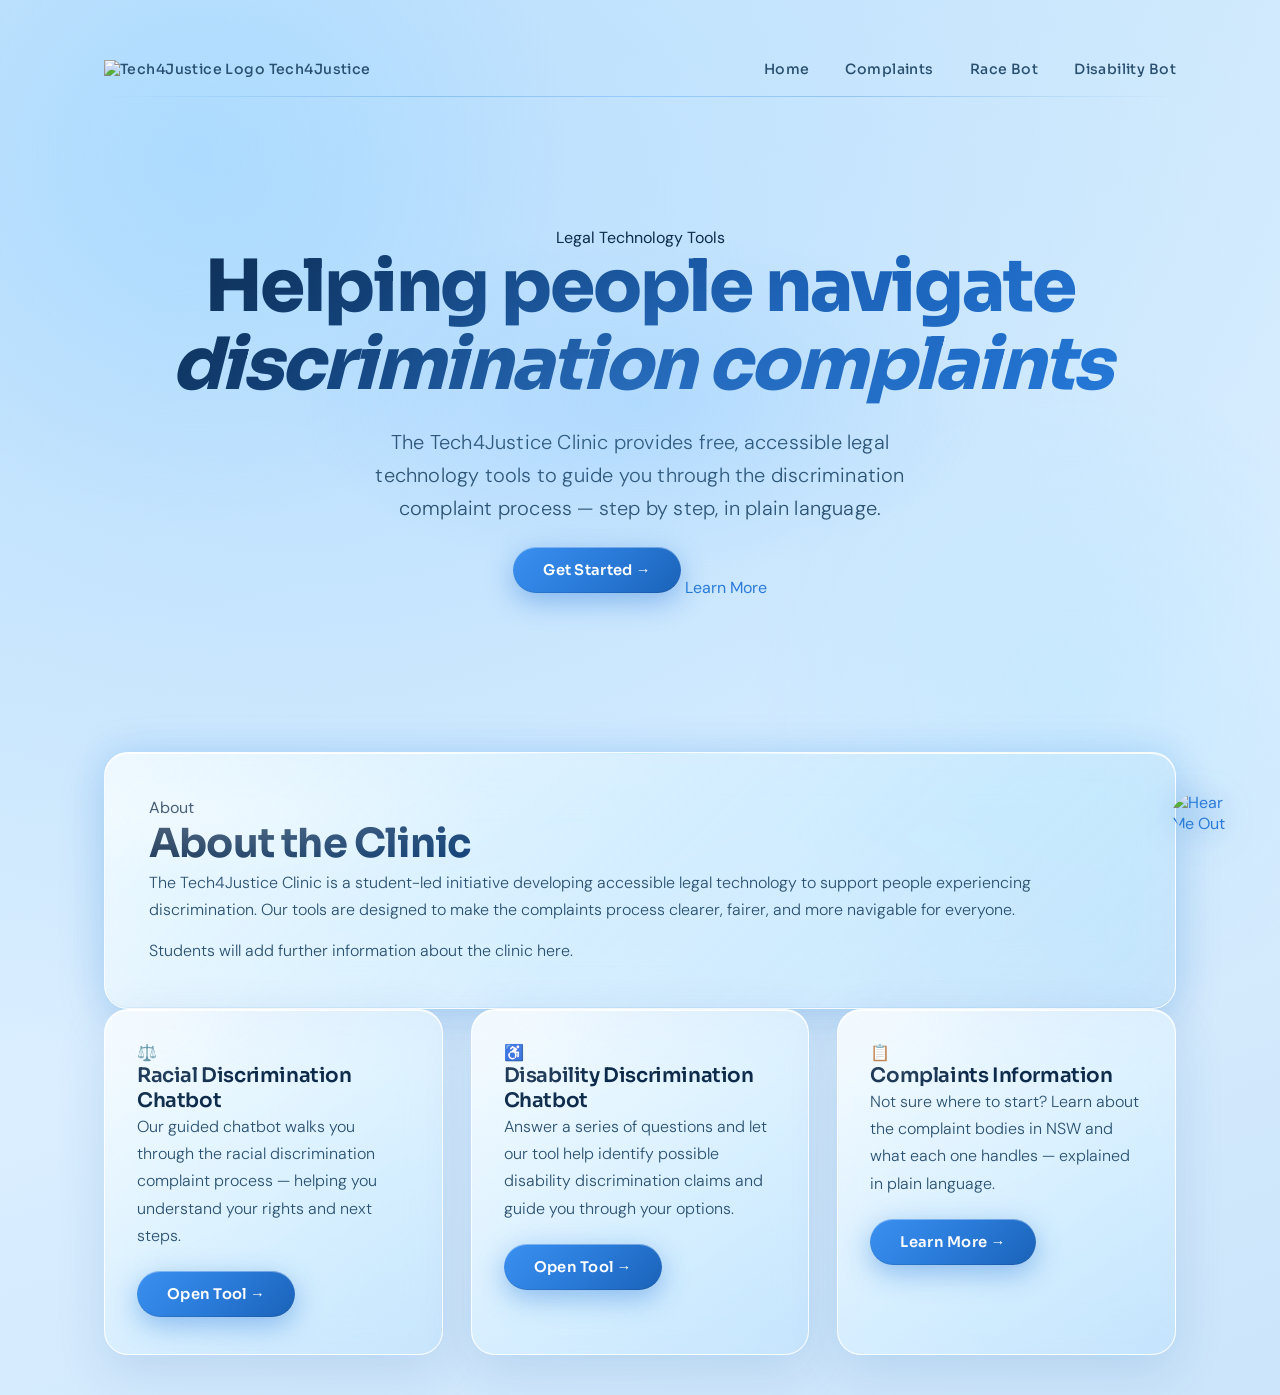
==== commit 2e488336: "Update index.html" ====
--- a/index.html
+++ b/index.html
@@ -1,131 +1,82 @@
 <!DOCTYPE html>
-<html>
-
+<html lang="en">
 <head>
-
-<title>Tech4Justice Clinic</title>
-
-<link rel="stylesheet" href="css/style.css">
-
+  <meta charset="UTF-8">
+  <meta name="viewport" content="width=device-width, initial-scale=1.0">
+  <title>Tech4Justice Clinic</title>
+  <link rel="stylesheet" href="css/style.css">
 </head>
-
 <body>
-
 <div class="container">
 
-<nav>
+  <nav>
+    <a href="index.html" class="nav-brand">
+      <img src="assets/t4j-logo-circle.png" alt="Tech4Justice Logo" class="nav-logo">
+      <span class="nav-name">Tech4Justice</span>
+    </a>
+    <div class="nav-links">
+      <a href="index.html" class="active">Home</a>
+      <a href="complaints.html">Complaints</a>
+      <a href="chatbot-race.html">Race Bot</a>
+      <a href="chatbot-disability.html">Disability Bot</a>
+    </div>
+  </nav>
 
-<div><strong>TECH4JUSTICE CLINIC</strong></div>
+  <section class="hero reveal">
+    <div class="hero-eyebrow">Legal Technology Tools</div>
+    <h1>Helping people navigate<br><em>discrimination complaints</em></h1>
+    <p class="hero-sub">The Tech4Justice Clinic provides free, accessible legal technology tools to guide you through the discrimination complaint process — step by step, in plain language.</p>
+    <div class="hero-actions">
+      <a href="chatbot-race.html" class="button">Get Started →</a>
+      <a href="complaints.html" class="button-ghost">Learn More</a>
+    </div>
+  </section>
 
-<div>
+  <div class="glass reveal">
+    <span class="section-label">About</span>
+    <h2>About the Clinic</h2>
+    <p>The Tech4Justice Clinic is a student-led initiative developing accessible legal technology to support people experiencing discrimination. Our tools are designed to make the complaints process clearer, fairer, and more navigable for everyone.</p>
+    <p style="margin-top:14px;">Students will add further information about the clinic here.</p>
+  </div>
 
-<a href="index.html">Home</a>
-<a href="complaints.html">Complaints</a>
-<a href="chatbot-race.html">Race Bot</a>
-<a href="chatbot-disability.html">Disability Bot</a>
+  <div class="grid">
+    <div class="card reveal">
+      <div class="card-icon">⚖️</div>
+      <h3>Racial Discrimination Chatbot</h3>
+      <p>Our guided chatbot walks you through the racial discrimination complaint process — helping you understand your rights and next steps.</p>
+      <a href="chatbot-race.html" class="button">Open Tool →</a>
+    </div>
+    <div class="card reveal">
+      <div class="card-icon">♿</div>
+      <h3>Disability Discrimination Chatbot</h3>
+      <p>Answer a series of questions and let our tool help identify possible disability discrimination claims and guide you through your options.</p>
+      <a href="chatbot-disability.html" class="button">Open Tool →</a>
+    </div>
+    <div class="card reveal">
+      <div class="card-icon">📋</div>
+      <h3>Complaints Information</h3>
+      <p>Not sure where to start? Learn about the complaint bodies in NSW and what each one handles — explained in plain language.</p>
+      <a href="complaints.html" class="button">Learn More →</a>
+    </div>
+  </div>
 
 </div>
 
-</nav>
-
-<section class="hero">
-
-<h1>Tech4Justice Clinic</h1>
-
-<p>Legal technology tools designed to help people navigate discrimination complaints.</p>
-
-</section>
-
-<div class="glass reveal">
-
-<h2>About the Clinic</h2>
-
-<p>Students will add information about the clinic here.</p>
-
-</div>
-
-<div class="grid">
-
-<div class="card reveal">
-
-<h3>Racial Discrimination Chatbot</h3>
-
-<p>Guides users through the complaint process.</p>
-
-<a href="chatbot-race.html" class="button">Open Tool</a>
-
-</div>
-
-<div class="card reveal">
-
-<h3>Disability Discrimination Chatbot</h3>
-
-<p>Helps identify possible discrimination claims.</p>
-
-<a href="chatbot-disability.html" class="button">Open Tool</a>
-
-</div>
-
-<div class="card reveal">
-
-<h3>Complaints Information</h3>
-
-<p>Learn about complaint bodies in NSW.</p>
-
-<a href="complaints.html" class="button">Learn More</a>
-
-</div>
-
-</div>
-
-</div>
-
-<!-- FAB -->
-
 <div id="fab">
-
-<a href="https://www.hearmeout.org.au/" target="_blank">
-
-<img src="assets/hearmeout.png">
-
-</a>
-
+  <a href="https://www.hearmeout.org.au/" target="_blank" rel="noopener" title="Hear Me Out">
+    <img src="assets/hearmeout-circle.png" alt="Hear Me Out">
+  </a>
 </div>
 
 <script>
-
-const reveals=document.querySelectorAll(".reveal")
-
-window.addEventListener("scroll",()=>{
-
-reveals.forEach(el=>{
-
-const top=el.getBoundingClientRect().top
-
-if(top<window.innerHeight-100){
-
-el.classList.add("visible")
-
-}
-
-})
-
-})
-
-/* FAQ */
-
-document.querySelectorAll(".faq-question").forEach(q=>{
-
-q.addEventListener("click",()=>{
-
-q.parentElement.classList.toggle("active")
-
-})
-
-})
-
+  const reveals = document.querySelectorAll('.reveal');
+  const observer = new IntersectionObserver((entries) => {
+    entries.forEach(e => { if(e.isIntersecting){ e.target.classList.add('visible'); observer.unobserve(e.target); } });
+  }, { threshold:0.08, rootMargin:'0px 0px -60px 0px' });
+  reveals.forEach(el => observer.observe(el));
+  document.querySelectorAll('.faq-question').forEach(q => {
+    q.addEventListener('click', () => q.parentElement.classList.toggle('active'));
+  });
 </script>
-
 </body>
-
 </html>
--- a/css/style.css
+++ b/css/style.css
@@ -1,262 +1,711 @@
-@import url('https://fonts.googleapis.com/css2?family=Inter:wght@400;600;800&display=swap');
-
-*{
-box-sizing:border-box;
-}
-
-body{
-
-margin:0;
-font-family:'Inter',sans-serif;
-color:#0a2540;
-overflow-x:hidden;
-
-/* MULTI LAYER GRADIENT */
-
-background:
-radial-gradient(circle at 20% 20%, rgba(180,220,255,0.7), transparent 40%),
-radial-gradient(circle at 80% 60%, rgba(140,200,255,0.6), transparent 40%),
-radial-gradient(circle at 50% 90%, rgba(200,230,255,0.6), transparent 40%),
-linear-gradient(135deg,#eef7ff,#d8ecff,#cfe8ff);
-
-background-size:300% 300%;
-animation:gradientFlow 18s ease infinite;
-
-}
-
-/* GRADIENT MOTION */
-
-@keyframes gradientFlow{
-
-0%{background-position:0% 50%;}
-25%{background-position:40% 60%;}
-50%{background-position:100% 50%;}
-75%{background-position:60% 40%;}
-100%{background-position:0% 50%;}
-
-}
-
-/* CENTER CONTENT WIDTH */
-
-.container{
-
-max-width:1100px;
-margin:auto;
-padding:40px 20px;
-
-}
-
-/* NAVBAR */
-
-nav{
-
-display:flex;
-justify-content:space-between;
-align-items:center;
-padding:20px 0;
-
-}
-
-nav a{
-
-margin-left:30px;
-text-decoration:none;
-font-weight:600;
-color:#0a2540;
-transition:0.25s;
-
-}
-
-nav a:hover{
-
-color:#2a7bd9;
-
-}
-
-/* HERO */
-
-.hero{
-
-text-align:center;
-padding:120px 0;
-
-}
-
-.hero h1{
-
-font-size:64px;
-font-weight:800;
-margin-bottom:10px;
-
-background:linear-gradient(90deg,#2a7bd9,#6bb6ff);
--webkit-background-clip:text;
--webkit-text-fill-color:transparent;
-
-}
-
-.hero p{
-
-font-size:20px;
-opacity:0.8;
-
-}
-
-/* GLASS PANELS */
-
-.glass{
-
-background:rgba(255,255,255,0.55);
-backdrop-filter:blur(25px);
-border-radius:20px;
-padding:40px;
-margin-top:40px;
-box-shadow:0 20px 60px rgba(0,0,0,0.1);
-
-}
-
-/* GRID */
-
-.grid{
-
-display:grid;
-grid-template-columns:repeat(auto-fit,minmax(280px,1fr));
-gap:30px;
-
-}
-
-/* CARDS */
-
-.card{
-
-background:rgba(255,255,255,0.45);
-border-radius:20px;
-padding:30px;
-transition:0.35s;
-backdrop-filter:blur(20px);
-box-shadow:0 15px 40px rgba(0,0,0,0.1);
-
-}
-
-.card:hover{
-
-transform:translateY(-10px);
-box-shadow:0 25px 60px rgba(0,0,0,0.2);
-
-}
-
-/* BUTTON */
-
-.button{
-
-display:inline-block;
-margin-top:20px;
-padding:14px 26px;
-border-radius:10px;
-background:#2a7bd9;
-color:white;
-text-decoration:none;
-font-weight:600;
-transition:0.25s;
-
-}
-
-.button:hover{
-
-background:#1e63b5;
-
-}
-
-/* CHATBOT AREA */
-
-.bot-box{
-
-margin-top:30px;
-height:420px;
-border-radius:16px;
-border:2px dashed rgba(0,0,0,0.2);
-display:flex;
-align-items:center;
-justify-content:center;
-
-}
-
-/* FAQ */
-
-.faq-item{
-
-margin-bottom:15px;
-border-radius:12px;
-background:rgba(255,255,255,0.5);
-overflow:hidden;
-
-}
-
-.faq-question{
-
-padding:18px;
-font-weight:600;
-cursor:pointer;
-
-}
-
-.faq-answer{
-
-max-height:0;
-overflow:hidden;
-padding:0 18px;
-transition:0.3s;
-
-}
-
-.faq-item.active .faq-answer{
-
-max-height:200px;
-padding:18px;
-
-}
-
-/* FAB */
-
-#fab{
-
-position:fixed;
-bottom:30px;
-right:30px;
-width:80px;
-height:80px;
-z-index:9999;
-cursor:pointer;
-animation:rotateFab 12s linear infinite;
-
-}
-
-#fab img{
-
-width:100%;
-height:100%;
-
-}
-
-@keyframes rotateFab{
-
-0%{transform:rotate(0deg);}
-100%{transform:rotate(360deg);}
-
-}
-
-/* SCROLL ANIMATION */
-
-.reveal{
-
-opacity:0;
-transform:translateY(40px);
-transition:0.8s;
-
-}
-
-.reveal.visible{
-
-opacity:1;
-transform:translateY(0);
-
-}
+@import url('https://fonts.googleapis.com/css2?family=Sora:wght@300;400;600;700;800&family=DM+Sans:ital,opsz,wght@0,9..40,300;0,9..40,400;0,9..40,500;0,9..40,600;1,9..40,300&display=swap');
+
+/* ─────────────────────────────────────────────
+   CSS VARIABLES — LIGHT SKY-BLUE SYSTEM
+───────────────────────────────────────────── */
+:root {
+  /* Backgrounds — bright, airy, light */
+  --bg-base:         #daeeff;   /* soft sky blue — main canvas */
+  --bg-mid:          #c6e4f8;   /* a touch deeper for variation */
+  --bg-deep:         #b0d6f4;   /* used in gradient low points */
+
+  /* Blue accent scale */
+  --blue-core:       #2a7bd9;   /* primary action blue */
+  --blue-vivid:      #4a9ff5;   /* hover / glow states */
+  --blue-bright:     #6ab4ff;   /* links, highlights */
+  --blue-light:      #9dd0ff;   /* borders, subtle accents */
+  --blue-pale:       #c2e2ff;   /* badge backgrounds */
+  --blue-mist:       #dceeff;   /* very light tint panels */
+
+  /* Text — dark blue-grey on light bg for contrast */
+  --text-primary:    #0d2a4a;   /* headings, strong text */
+  --text-secondary:  #2a5070;   /* body copy */
+  --text-muted:      #5580a0;   /* captions, placeholders */
+
+  /* Glass surfaces — white-tinted on light bg */
+  --glass-strong:    rgba(255, 255, 255, 0.72);
+  --glass-mid:       rgba(255, 255, 255, 0.55);
+  --glass-light:     rgba(255, 255, 255, 0.38);
+
+  /* Shadows — soft blue-tinted, not black */
+  --shadow-card:     0 16px 50px rgba(30, 90, 160, 0.14);
+  --shadow-deep:     0 28px 70px rgba(20, 70, 130, 0.18);
+  --shadow-glow:     0 0 36px rgba(74, 159, 245, 0.22);
+  --shadow-glow-lg:  0 0 70px rgba(74, 159, 245, 0.15);
+
+  --radius-xl:       24px;
+  --radius-lg:       16px;
+  --radius-md:       12px;
+
+  --font-display:    'Sora', sans-serif;
+  --font-body:       'DM Sans', sans-serif;
+}
+
+/* ─────────────────────────────────────────────
+   RESET & BASE
+───────────────────────────────────────────── */
+*, *::before, *::after {
+  box-sizing: border-box;
+  margin: 0;
+  padding: 0;
+}
+
+html {
+  scroll-behavior: smooth;
+  -webkit-font-smoothing: antialiased;
+  -moz-osx-font-smoothing: grayscale;
+}
+
+body {
+  font-family: var(--font-body);
+  color: var(--text-primary);
+  overflow-x: hidden;
+  min-height: 100vh;
+  position: relative;
+
+  /* LIGHT SKY-BLUE BASE */
+  background-color: var(--bg-base);
+
+  /* LAYERED GLOSSY GRADIENT — bright & airy */
+  background-image:
+    radial-gradient(ellipse 75% 55% at 12% 8%,   rgba(180, 220, 255, 0.80), transparent 55%),
+    radial-gradient(ellipse 60% 70% at 88% 15%,  rgba(200, 235, 255, 0.70), transparent 52%),
+    radial-gradient(ellipse 65% 50% at 50% 85%,  rgba(160, 210, 250, 0.65), transparent 55%),
+    radial-gradient(ellipse 50% 45% at 92% 88%,  rgba(190, 228, 255, 0.60), transparent 50%),
+    radial-gradient(ellipse 45% 55% at 4%  88%,  rgba(210, 238, 255, 0.55), transparent 52%),
+    linear-gradient(160deg, #cce8fb 0%, #daeeff 30%, #c4e0f8 60%, #b8d8f5 100%);
+
+  background-size: 200% 200%;
+  animation: gradientFlow 14s ease-in-out infinite;
+}
+
+/* DYNAMIC GRADIENT MODULATION */
+@keyframes gradientFlow {
+  0%   { background-position: 0%   30%; }
+  15%  { background-position: 40%  10%; }
+  30%  { background-position: 80%  50%; }
+  45%  { background-position: 100% 80%; }
+  60%  { background-position: 60%  100%; }
+  75%  { background-position: 20%  70%; }
+  90%  { background-position: 10%  20%; }
+  100% { background-position: 0%   30%; }
+}
+
+/* AMBIENT LIGHT ORBS */
+body::before,
+body::after {
+  content: '';
+  position: fixed;
+  border-radius: 50%;
+  pointer-events: none;
+  z-index: 0;
+}
+
+body::before {
+  width: 750px;
+  height: 750px;
+  top: -220px;
+  left: -180px;
+  background: radial-gradient(circle, rgba(160, 215, 255, 0.55) 0%, transparent 70%);
+  animation: orbDrift1 20s ease-in-out infinite;
+}
+
+body::after {
+  width: 650px;
+  height: 650px;
+  bottom: -120px;
+  right: -120px;
+  background: radial-gradient(circle, rgba(180, 228, 255, 0.45) 0%, transparent 70%);
+  animation: orbDrift2 24s ease-in-out infinite;
+}
+
+@keyframes orbDrift1 {
+  0%, 100% { transform: translate(0, 0) scale(1); }
+  33%       { transform: translate(80px, 60px) scale(1.12); }
+  66%       { transform: translate(-40px, 100px) scale(0.92); }
+}
+
+@keyframes orbDrift2 {
+  0%, 100% { transform: translate(0, 0) scale(1); }
+  33%       { transform: translate(-70px, -50px) scale(1.10); }
+  66%       { transform: translate(50px, -80px) scale(1.18); }
+}
+
+/* ─────────────────────────────────────────────
+   LAYOUT
+───────────────────────────────────────────── */
+.container {
+  max-width: 1120px;
+  margin: 0 auto;
+  padding: 40px 24px;
+  position: relative;
+  z-index: 1;
+}
+
+/* ─────────────────────────────────────────────
+   NAVBAR
+───────────────────────────────────────────── */
+nav {
+  display: flex;
+  justify-content: space-between;
+  align-items: center;
+  padding: 18px 0;
+  position: relative;
+}
+
+nav::after {
+  content: '';
+  position: absolute;
+  bottom: 0;
+  left: 0;
+  right: 0;
+  height: 1px;
+  background: linear-gradient(90deg,
+    transparent,
+    rgba(42, 123, 217, 0.30) 30%,
+    rgba(100, 180, 255, 0.50) 50%,
+    rgba(42, 123, 217, 0.30) 70%,
+    transparent
+  );
+}
+
+nav a {
+  margin-left: 32px;
+  text-decoration: none;
+  font-family: var(--font-display);
+  font-weight: 500;
+  font-size: 0.88rem;
+  letter-spacing: 0.03em;
+  color: var(--text-secondary);
+  transition: color 0.25s ease, text-shadow 0.25s ease;
+}
+
+nav a:first-child {
+  margin-left: 0;
+}
+
+nav a:hover {
+  color: var(--blue-core);
+  text-shadow: 0 0 18px rgba(74, 159, 245, 0.40);
+}
+
+/* ─────────────────────────────────────────────
+   HERO
+───────────────────────────────────────────── */
+.hero {
+  text-align: center;
+  padding: 130px 0 110px;
+  position: relative;
+}
+
+.hero::before {
+  content: '';
+  position: absolute;
+  top: 50%;
+  left: 50%;
+  transform: translate(-50%, -50%);
+  width: 700px;
+  height: 350px;
+  background: radial-gradient(ellipse, rgba(100, 180, 255, 0.20) 0%, transparent 70%);
+  border-radius: 50%;
+  pointer-events: none;
+  animation: heroPulse 8s ease-in-out infinite;
+}
+
+@keyframes heroPulse {
+  0%, 100% { opacity: 0.5; transform: translate(-50%, -50%) scale(1); }
+  50%       { opacity: 1.0; transform: translate(-50%, -50%) scale(1.12); }
+}
+
+.hero h1 {
+  font-family: var(--font-display);
+  font-size: clamp(42px, 7vw, 72px);
+  font-weight: 800;
+  letter-spacing: -0.03em;
+  line-height: 1.08;
+  margin-bottom: 22px;
+
+  /* Deep blue gradient text — readable on light bg */
+  background: linear-gradient(
+    135deg,
+    #0d2a4a  0%,
+    #1a5fb4  30%,
+    #2a84e8  55%,
+    #1a5fb4  80%,
+    #0d2a4a  100%
+  );
+  background-size: 200% 200%;
+  -webkit-background-clip: text;
+  -webkit-text-fill-color: transparent;
+  background-clip: text;
+  animation: textShimmer 6s ease-in-out infinite;
+}
+
+@keyframes textShimmer {
+  0%, 100% { background-position: 0%   50%; }
+  50%       { background-position: 100% 50%; }
+}
+
+.hero p {
+  font-size: clamp(16px, 2.2vw, 20px);
+  font-weight: 300;
+  color: var(--text-secondary);
+  letter-spacing: 0.01em;
+  max-width: 600px;
+  margin: 0 auto;
+  line-height: 1.65;
+}
+
+/* ─────────────────────────────────────────────
+   GLASS PANELS
+───────────────────────────────────────────── */
+.glass {
+  background:
+    linear-gradient(
+      135deg,
+      rgba(255, 255, 255, 0.70) 0%,
+      rgba(220, 238, 255, 0.55) 50%,
+      rgba(190, 220, 250, 0.45) 100%
+    );
+  backdrop-filter: blur(28px) saturate(160%);
+  -webkit-backdrop-filter: blur(28px) saturate(160%);
+  border-radius: var(--radius-xl);
+  padding: 44px;
+  margin-top: 44px;
+  border: 1px solid rgba(255, 255, 255, 0.85);
+  box-shadow:
+    var(--shadow-card),
+    inset 0 1px 0 rgba(255, 255, 255, 0.95),
+    inset 0 -1px 0 rgba(100, 160, 220, 0.12),
+    var(--shadow-glow);
+  position: relative;
+  overflow: hidden;
+}
+
+/* Glossy top sheen */
+.glass::before {
+  content: '';
+  position: absolute;
+  top: 0;
+  left: 0;
+  right: 0;
+  height: 1px;
+  background: linear-gradient(90deg,
+    transparent 0%,
+    rgba(255, 255, 255, 0.90) 30%,
+    rgba(200, 235, 255, 1.00) 50%,
+    rgba(255, 255, 255, 0.90) 70%,
+    transparent 100%
+  );
+}
+
+/* Inner gloss highlight */
+.glass::after {
+  content: '';
+  position: absolute;
+  top: 0;
+  left: -20%;
+  width: 60%;
+  height: 50%;
+  background: radial-gradient(ellipse, rgba(255, 255, 255, 0.30) 0%, transparent 70%);
+  pointer-events: none;
+}
+
+/* ─────────────────────────────────────────────
+   GRID
+───────────────────────────────────────────── */
+.grid {
+  display: grid;
+  grid-template-columns: repeat(auto-fit, minmax(280px, 1fr));
+  gap: 28px;
+}
+
+/* ─────────────────────────────────────────────
+   CARDS
+───────────────────────────────────────────── */
+.card {
+  background:
+    linear-gradient(
+      145deg,
+      rgba(255, 255, 255, 0.80) 0%,
+      rgba(220, 240, 255, 0.65) 60%,
+      rgba(195, 225, 252, 0.55) 100%
+    );
+  border-radius: var(--radius-xl);
+  padding: 32px;
+  transition: transform 0.38s cubic-bezier(0.23, 1, 0.32, 1),
+              box-shadow 0.38s cubic-bezier(0.23, 1, 0.32, 1),
+              border-color 0.38s ease;
+  backdrop-filter: blur(20px) saturate(150%);
+  -webkit-backdrop-filter: blur(20px) saturate(150%);
+  border: 1px solid rgba(255, 255, 255, 0.90);
+  box-shadow: var(--shadow-card), inset 0 1px 0 rgba(255, 255, 255, 0.95);
+  position: relative;
+  overflow: hidden;
+}
+
+.card::before {
+  content: '';
+  position: absolute;
+  top: 0;
+  left: 0;
+  right: 0;
+  height: 1px;
+  background: linear-gradient(90deg,
+    transparent,
+    rgba(255, 255, 255, 0.95),
+    transparent
+  );
+}
+
+.card::after {
+  content: '';
+  position: absolute;
+  top: -30%;
+  left: -10%;
+  width: 55%;
+  height: 60%;
+  background: radial-gradient(ellipse, rgba(255, 255, 255, 0.25) 0%, transparent 70%);
+  pointer-events: none;
+}
+
+.card:hover {
+  transform: translateY(-8px) scale(1.01);
+  box-shadow:
+    0 28px 65px rgba(30, 90, 160, 0.20),
+    0 0 50px rgba(74, 159, 245, 0.16),
+    inset 0 1px 0 rgba(255, 255, 255, 1.00);
+  border-color: rgba(160, 210, 255, 0.70);
+}
+
+/* ─────────────────────────────────────────────
+   BUTTON
+───────────────────────────────────────────── */
+.button {
+  display: inline-block;
+  margin-top: 22px;
+  padding: 14px 30px;
+  border-radius: 980px;
+  font-family: var(--font-display);
+  font-size: 0.92rem;
+  font-weight: 600;
+  letter-spacing: 0.02em;
+  text-decoration: none;
+  color: #ffffff;
+  position: relative;
+  overflow: hidden;
+  transition: transform 0.25s cubic-bezier(0.23, 1, 0.32, 1),
+              box-shadow 0.25s ease;
+
+  background: linear-gradient(135deg, #3a90f0 0%, #2a7bd9 50%, #1a62b8 100%);
+  box-shadow:
+    0 8px 28px rgba(42, 123, 217, 0.45),
+    inset 0 1px 0 rgba(255, 255, 255, 0.35),
+    inset 0 -1px 0 rgba(0, 0, 0, 0.10);
+}
+
+.button::before {
+  content: '';
+  position: absolute;
+  top: 0;
+  left: -100%;
+  width: 100%;
+  height: 100%;
+  background: linear-gradient(
+    90deg,
+    transparent 0%,
+    rgba(255, 255, 255, 0.28) 50%,
+    transparent 100%
+  );
+  transition: left 0.50s ease;
+}
+
+.button:hover {
+  transform: translateY(-2px);
+  box-shadow:
+    0 14px 40px rgba(42, 123, 217, 0.55),
+    0 0 28px rgba(74, 159, 245, 0.30),
+    inset 0 1px 0 rgba(255, 255, 255, 0.40),
+    inset 0 -1px 0 rgba(0, 0, 0, 0.10);
+}
+
+.button:hover::before {
+  left: 100%;
+}
+
+.button:active {
+  transform: translateY(0);
+}
+
+/* ─────────────────────────────────────────────
+   CHATBOT AREA
+───────────────────────────────────────────── */
+.bot-box {
+  margin-top: 32px;
+  height: 420px;
+  border-radius: var(--radius-xl);
+  border: 1px solid rgba(255, 255, 255, 0.80);
+  background:
+    linear-gradient(145deg,
+      rgba(255, 255, 255, 0.55) 0%,
+      rgba(210, 234, 255, 0.45) 100%
+    );
+  backdrop-filter: blur(16px);
+  -webkit-backdrop-filter: blur(16px);
+  display: flex;
+  align-items: center;
+  justify-content: center;
+  position: relative;
+  overflow: hidden;
+  box-shadow: inset 0 2px 16px rgba(100, 160, 220, 0.10), var(--shadow-card);
+}
+
+.bot-box::before {
+  content: '';
+  position: absolute;
+  inset: 12px;
+  border-radius: calc(var(--radius-xl) - 6px);
+  border: 1px dashed rgba(42, 123, 217, 0.28);
+  pointer-events: none;
+}
+
+/* ─────────────────────────────────────────────
+   FAQ
+───────────────────────────────────────────── */
+.faq-item {
+  margin-bottom: 12px;
+  border-radius: var(--radius-lg);
+  background:
+    linear-gradient(135deg,
+      rgba(255, 255, 255, 0.75) 0%,
+      rgba(215, 236, 255, 0.60) 100%
+    );
+  border: 1px solid rgba(255, 255, 255, 0.85);
+  overflow: hidden;
+  transition: border-color 0.25s ease, box-shadow 0.25s ease;
+  backdrop-filter: blur(14px);
+  -webkit-backdrop-filter: blur(14px);
+}
+
+.faq-item:hover {
+  border-color: rgba(130, 190, 255, 0.60);
+  box-shadow: 0 8px 28px rgba(30, 90, 160, 0.12);
+}
+
+.faq-question {
+  padding: 20px 22px;
+  font-family: var(--font-display);
+  font-weight: 600;
+  font-size: 0.95rem;
+  letter-spacing: 0.01em;
+  color: var(--text-primary);
+  cursor: pointer;
+  display: flex;
+  justify-content: space-between;
+  align-items: center;
+  transition: color 0.25s ease;
+}
+
+.faq-question:hover {
+  color: var(--blue-core);
+}
+
+.faq-answer {
+  max-height: 0;
+  overflow: hidden;
+  padding: 0 22px;
+  color: var(--text-secondary);
+  font-size: 0.92rem;
+  line-height: 1.70;
+  transition: max-height 0.35s ease, padding 0.35s ease;
+}
+
+.faq-item.active .faq-answer {
+  max-height: 300px;
+  padding: 0 22px 20px;
+}
+
+.faq-item.active .faq-question {
+  color: var(--blue-core);
+}
+
+/* ─────────────────────────────────────────────
+   FAB
+───────────────────────────────────────────── */
+#fab {
+  position: fixed;
+  bottom: 32px;
+  right: 32px;
+  width: 76px;
+  height: 76px;
+  z-index: 9999;
+  cursor: pointer;
+  animation: rotateFab 14s linear infinite;
+  filter: drop-shadow(0 0 14px rgba(74, 159, 245, 0.45))
+          drop-shadow(0 4px 16px rgba(30, 90, 160, 0.30));
+  transition: filter 0.30s ease;
+}
+
+#fab:hover {
+  filter: drop-shadow(0 0 24px rgba(74, 159, 245, 0.70))
+          drop-shadow(0 6px 22px rgba(30, 90, 160, 0.40));
+}
+
+#fab img {
+  width: 100%;
+  height: 100%;
+  border-radius: 50%;
+}
+
+@keyframes rotateFab {
+  from { transform: rotate(0deg); }
+  to   { transform: rotate(360deg); }
+}
+
+/* ─────────────────────────────────────────────
+   SCROLL REVEAL
+───────────────────────────────────────────── */
+.reveal {
+  opacity: 0;
+  transform: translateY(36px);
+  transition: opacity 0.80s cubic-bezier(0.23, 1, 0.32, 1),
+              transform 0.80s cubic-bezier(0.23, 1, 0.32, 1);
+}
+
+.reveal.visible {
+  opacity: 1;
+  transform: translateY(0);
+}
+
+/* ─────────────────────────────────────────────
+   TYPOGRAPHY HELPERS
+───────────────────────────────────────────── */
+h1, h2, h3, h4, h5, h6 {
+  font-family: var(--font-display);
+  color: var(--text-primary);
+  letter-spacing: -0.02em;
+}
+
+h2 {
+  font-size: clamp(28px, 4vw, 40px);
+  font-weight: 700;
+  background: linear-gradient(135deg, #0d2a4a 0%, #2a7bd9 100%);
+  -webkit-background-clip: text;
+  -webkit-text-fill-color: transparent;
+  background-clip: text;
+}
+
+h3 {
+  font-size: 1.25rem;
+  font-weight: 600;
+  color: var(--text-primary);
+}
+
+p {
+  line-height: 1.70;
+  color: var(--text-secondary);
+  font-weight: 300;
+}
+
+/* ─────────────────────────────────────────────
+   SELECTION
+───────────────────────────────────────────── */
+::selection {
+  background: rgba(42, 123, 217, 0.22);
+  color: var(--text-primary);
+}
+
+/* ─────────────────────────────────────────────
+   SCROLLBAR
+───────────────────────────────────────────── */
+::-webkit-scrollbar {
+  width: 6px;
+}
+::-webkit-scrollbar-track {
+  background: #cce4f8;
+}
+::-webkit-scrollbar-thumb {
+  background: rgba(42, 123, 217, 0.30);
+  border-radius: 3px;
+}
+::-webkit-scrollbar-thumb:hover {
+  background: rgba(42, 123, 217, 0.55);
+}
+
+/* ─────────────────────────────────────────────
+   DIVIDERS / ACCENT LINES
+───────────────────────────────────────────── */
+hr {
+  border: none;
+  height: 1px;
+  background: linear-gradient(90deg,
+    transparent,
+    rgba(42, 123, 217, 0.28) 30%,
+    rgba(100, 180, 255, 0.50) 50%,
+    rgba(42, 123, 217, 0.28) 70%,
+    transparent
+  );
+  margin: 48px 0;
+}
+
+/* ─────────────────────────────────────────────
+   LINKS
+───────────────────────────────────────────── */
+a {
+  color: var(--blue-core);
+  text-decoration: none;
+  transition: color 0.20s ease;
+}
+
+a:hover {
+  color: var(--blue-vivid);
+}
+
+/* ─────────────────────────────────────────────
+   BADGE / TAG UTILITY
+───────────────────────────────────────────── */
+.badge {
+  display: inline-block;
+  padding: 5px 14px;
+  border-radius: 980px;
+  font-size: 0.78rem;
+  font-weight: 600;
+  letter-spacing: 0.06em;
+  text-transform: uppercase;
+  background: rgba(42, 123, 217, 0.12);
+  border: 1px solid rgba(42, 123, 217, 0.28);
+  color: var(--blue-core);
+}
+
+/* ─────────────────────────────────────────────
+   RESPONSIVE
+───────────────────────────────────────────── */
+@media (max-width: 768px) {
+  .container {
+    padding: 28px 18px;
+  }
+
+  .hero {
+    padding: 90px 0 70px;
+  }
+
+  .glass {
+    padding: 28px 22px;
+  }
+
+  .card {
+    padding: 24px;
+  }
+
+  nav a {
+    margin-left: 18px;
+    font-size: 0.82rem;
+  }
+
+  #fab {
+    width: 62px;
+    height: 62px;
+    bottom: 22px;
+    right: 22px;
+  }
+}
